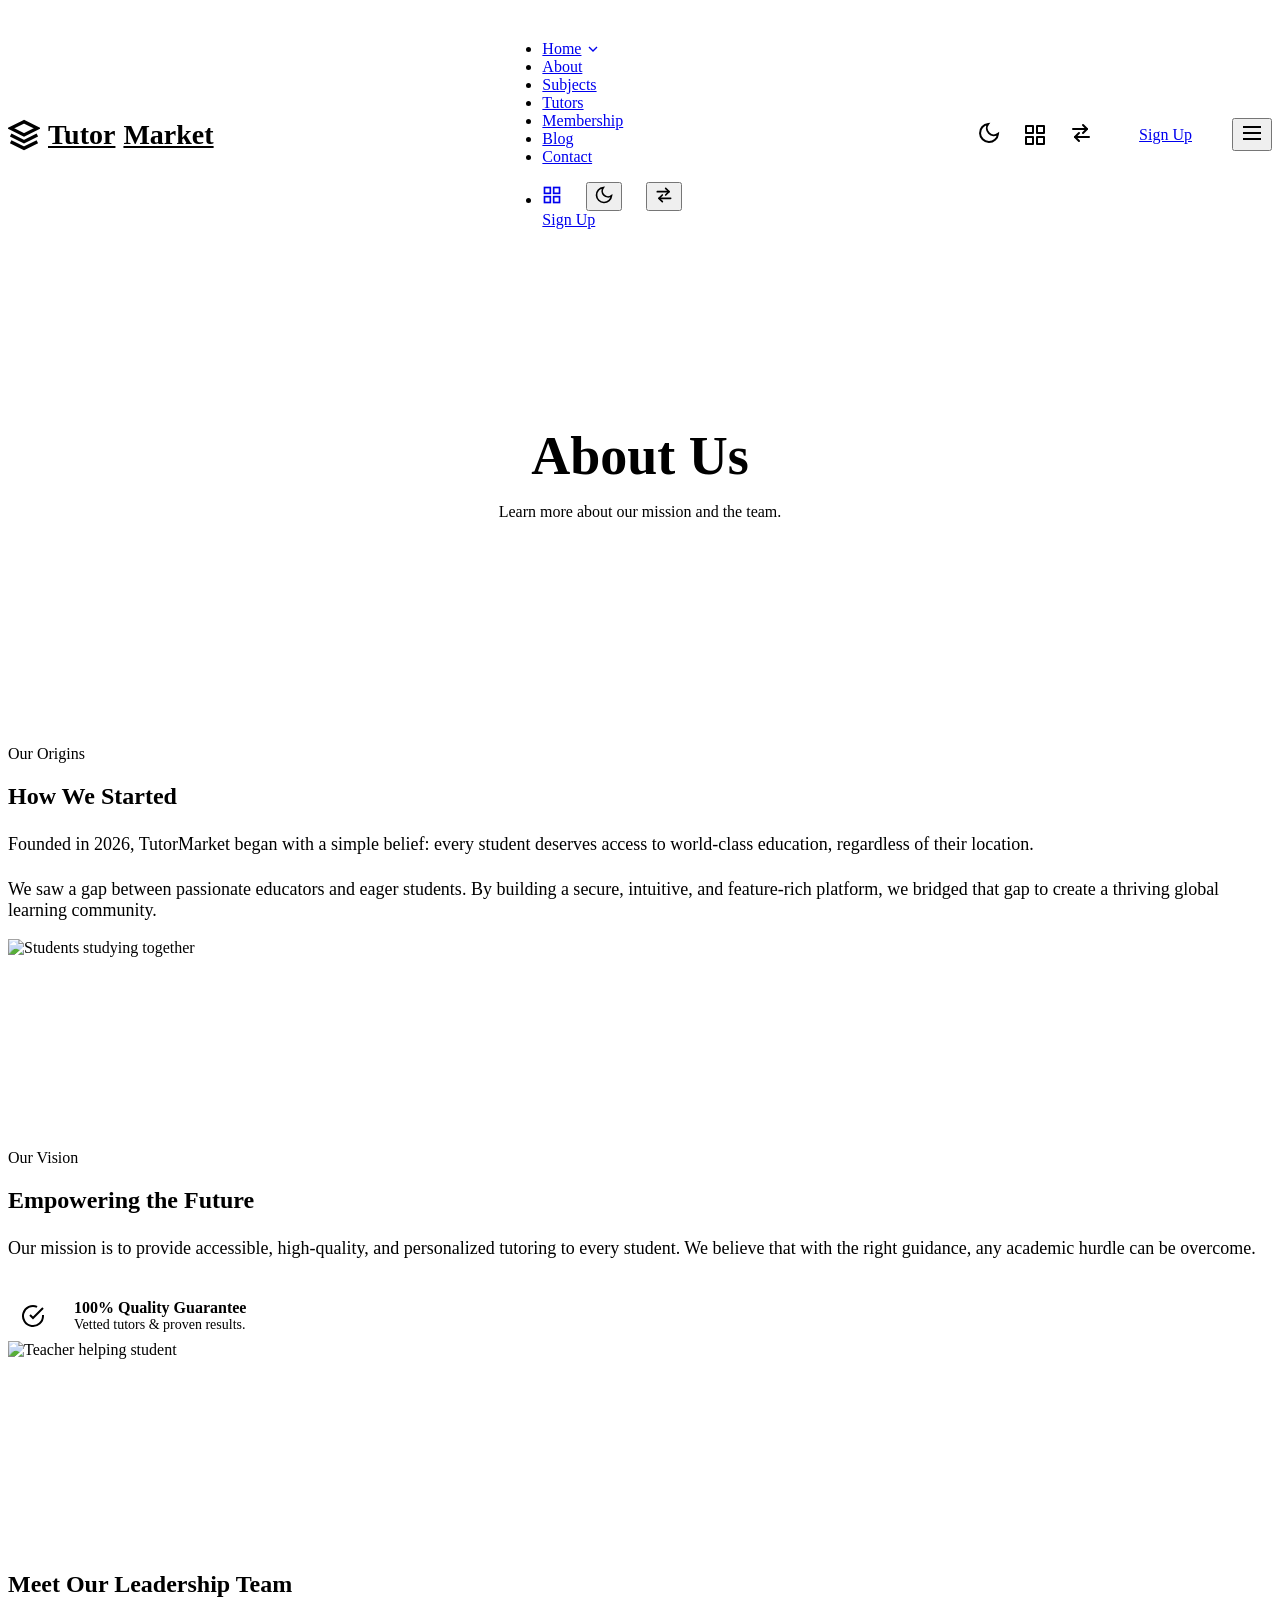
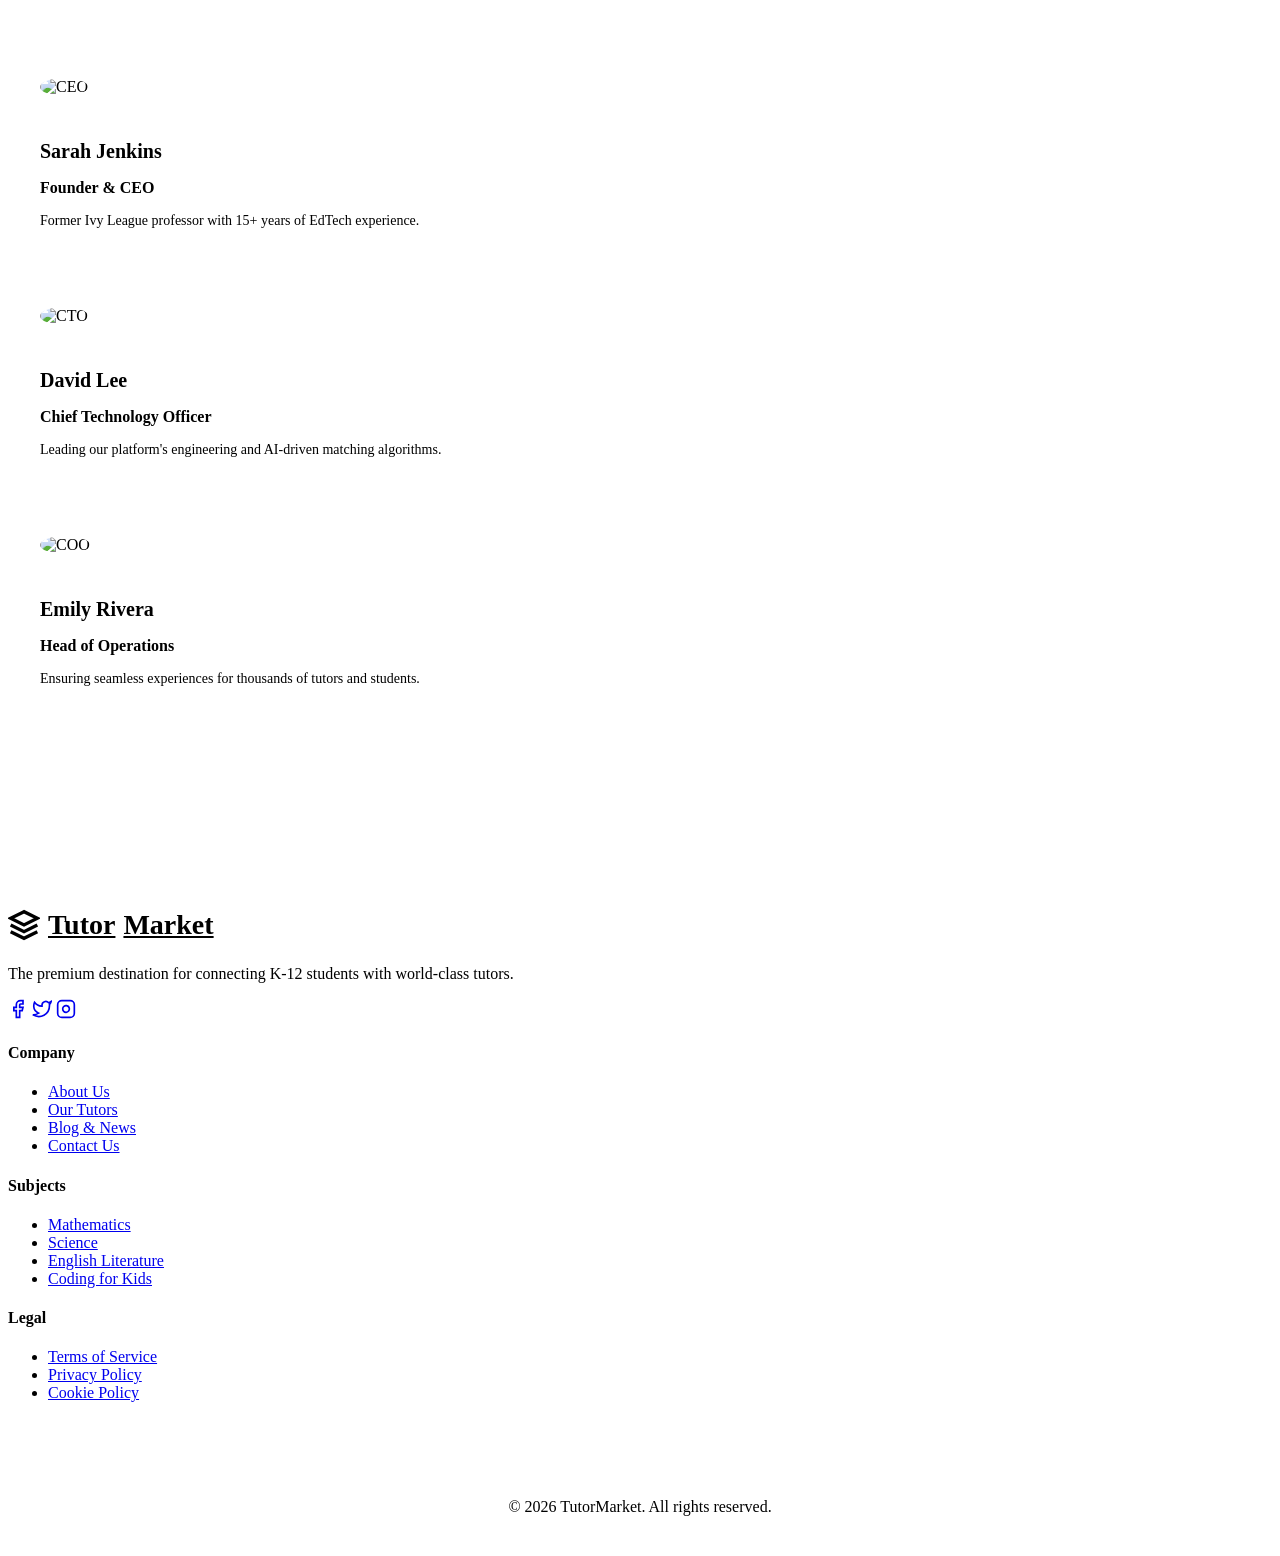
==== about.html @ 63f6b713 "commit" ====
<!DOCTYPE html>
<html lang="en">

<head>
    <meta charset="UTF-8">
    <meta name="viewport" content="width=device-width, initial-scale=1.0">
    <title>About Us - TutorMarket</title>
    <meta name="description" content="Learn about our company.">

    <!-- Favicon -->
    <link rel="icon" type="image/svg+xml" href="assets/images/favicon.svg">

    <!-- CSS -->
    <link rel="stylesheet" href="assets/css/style.css">
    <link rel="stylesheet" href="assets/css/dark-mode.css">
    <link rel="stylesheet" href="assets/css/rtl.css">
</head>

<body>
    <!-- NAVIGATION -->
    <nav class="navbar">
        <div class="container navbar-inner"
            style="display: flex; justify-content: space-between; align-items: center; padding: 1rem 0;">
            <div class="logo">
                <a href="index.html"
                    style="font-size: 1.75rem; font-weight: 800; color: var(--primary); display: flex; align-items: center; gap: 0.5rem;">
                    <svg viewBox="0 0 24 24" fill="none" stroke="currentColor" stroke-width="2.5"
                        style="width: 32px; height: 32px; color: var(--secondary);">
                        <path d="M12 2L2 7l10 5 10-5-10-5zM2 17l10 5 10-5M2 12l10 5 10-5"></path>
                    </svg>
                    Tutor<span style="color: var(--text-primary)">Market</span>
                </a>
            </div>

            <ul class="nav-links">
                <li class="dropdown" style="position: relative;">
                    <a href="javascript:void(0)" class="dropdown-toggle" style="display: flex; align-items: center; gap: 4px;">
                        Home <svg viewBox="0 0 24 24" fill="none" stroke="currentColor" stroke-width="2" style="width: 16px; height: 16px;"><polyline points="6 9 12 15 18 9"></polyline></svg>
                    </a>
                    <ul class="dropdown-menu" style="position: absolute; top: 100%; left: 0; background: var(--card-bg); border: 1px solid var(--border-color); border-radius: var(--radius-sm); padding: 0.5rem 0; min-width: 150px; display: none; flex-direction: column; gap: 0.5rem; box-shadow: var(--shadow-hover);">
                        <li><a href="index.html" style="display: block; padding: 0.5rem 1.5rem;">Home 1</a></li>
                        <li><a href="home-2.html" style="display: block; padding: 0.5rem 1.5rem;">Home 2</a></li>
                    </ul>
                </li>
                <li><a href="about.html" class="active">About</a></li>
                <li><a href="subjects.html">Subjects</a></li>
                <li><a href="tutors.html">Tutors</a></li>
                <li><a href="membership.html">Membership</a></li>
                <li><a href="blog.html">Blog</a></li>
                <li><a href="contact.html">Contact</a></li>
                
                
                
                <li class="mobile-action-row mobile-only" style="flex-direction: column; gap: 1rem; align-items: center; width: 100%; margin-top: 1rem;">
                    <div style="display: flex; gap: 1.5rem; justify-content: center; align-items: center; width: 100%;">
                        <a href="dashboard.html" class="btn-icon-only" aria-label="Dashboard">
                            <svg viewBox="0 0 24 24" fill="none" stroke="currentColor" stroke-width="2" style="width: 20px; height: 20px;"><rect x="3" y="3" width="7" height="7"></rect><rect x="14" y="3" width="7" height="7"></rect><rect x="14" y="14" width="7" height="7"></rect><rect x="3" y="14" width="7" height="7"></rect></svg>
                        </a>
                        <button class="btn-icon-only dark-mode-toggle" aria-label="Dark Mode">
                            <svg viewBox="0 0 24 24" fill="none" stroke="currentColor" stroke-width="2" style="width: 20px; height: 20px;"><path d="M21 12.79A9 9 0 1 1 11.21 3 7 7 0 0 0 21 12.79z"></path></svg>
                        </button>
                        <button class="btn-icon-only rtl-toggle" aria-label="Toggle RTL">
                            <svg viewBox="0 0 24 24" fill="none" stroke="currentColor" stroke-width="2" stroke-linecap="round" stroke-linejoin="round" style="width: 20px; height: 20px;">
                                <path d="M14 4l4 4-4 4"></path><path d="M18 8H4"></path><path d="M10 20l-4-4 4-4"></path><path d="M6 16h14"></path>
                            </svg>
                        </button>
                    </div>
                    <a href="register.html" class="btn btn-primary mobile-signup" style="width: 80%; text-align: center;">Sign Up</a>
                </li>
            </ul>

            <div class="nav-actions" style="display: flex; gap: 1rem; align-items: center;">
                <button id="darkModeToggle" class="btn-icon-only"
                    style="background: transparent; border: none; cursor: pointer; color: var(--text-primary);"
                    aria-label="Dark Mode">
                    <svg viewBox="0 0 24 24" fill="none" stroke="currentColor" stroke-width="2"
                        style="width: 24px; height: 24px;">
                        <path d="M21 12.79A9 9 0 1 1 11.21 3 7 7 0 0 0 21 12.79z"></path>
                    </svg>
                </button>
                <a href="dashboard.html" class="btn-icon-only"
                    style="background: transparent; border: none; cursor: pointer; color: var(--text-primary); display: flex; align-items: center; justify-content: center;"
                    aria-label="Dashboard">
                    <svg viewBox="0 0 24 24" fill="none" stroke="currentColor" stroke-width="2" stroke-linecap="round"
                        stroke-linejoin="round" style="width: 24px; height: 24px;">
                        <rect x="3" y="3" width="7" height="7"></rect>
                        <rect x="14" y="3" width="7" height="7"></rect>
                        <rect x="14" y="14" width="7" height="7"></rect>
                        <rect x="3" y="14" width="7" height="7"></rect>
                    </svg>
                </a>
                <button id="rtlToggle" class="btn-icon-only"
                    style="background: transparent; border: none; cursor: pointer; color: var(--text-primary);"
                    aria-label="Toggle RTL">
                    <svg viewBox="0 0 24 24" fill="none" stroke="currentColor" stroke-width="2" stroke-linecap="round"
                        stroke-linejoin="round"
                        style="width: 24px; height: 24px;">
                        <path d="M14 4l4 4-4 4"></path>
                        <path d="M18 8H4"></path>
                        <path d="M10 20l-4-4 4-4"></path>
                        <path d="M6 16h14"></path>
                    </svg>
                </button>
                <a href="register.html" class="btn btn-primary desktop-signup" style="padding: 0.6rem 1.5rem; font-size: 1rem;">Sign
                    Up</a>
                <button class="mobile-menu-btn" aria-label="Menu">
                    <svg viewBox="0 0 24 24" fill="none" stroke="currentColor" stroke-width="2" style="width: 24px; height: 24px;">
                        <line x1="3" y1="12" x2="21" y2="12"></line>
                        <line x1="3" y1="6" x2="21" y2="6"></line>
                        <line x1="3" y1="18" x2="21" y2="18"></line>
                    </svg>
                </button>
            </div>
        </div>
    </nav>

    <!-- SECTION 1: HERO -->
    <header class="hero section-alt" style="padding: 8rem 0; text-align: center;">
        <div class="container reveal">
            <h1 style="font-size: clamp(36px, 5vw, 54px); margin-bottom: 1rem;">About <span
                    class="text-gradient">Us</span></h1>
            <p style="max-width: 600px; margin: 0 auto;">Learn more about our mission and the team.</p>
        </div>
    </header>
    <!-- SECTION 2: STORY -->
    <section style="padding: 6rem 0;">
        <div class="container grid about-content-grid" style="grid-template-columns: 1fr 1fr; align-items: center; gap: 4rem;">
            <div class="reveal">
                <span class="section-subtitle">Our Origins</span>
                <h2 style="margin-bottom: 1.5rem;">How We Started</h2>
                <p style="font-size: 1.125rem; color: var(--text-secondary); margin-bottom: 1.5rem;">Founded in 2026,
                    TutorMarket began with a simple belief: every student deserves access to world-class education,
                    regardless of their location.</p>
                <p style="font-size: 1.125rem; color: var(--text-secondary);">We saw a gap between passionate educators
                    and eager students. By building a secure, intuitive, and feature-rich platform, we bridged that gap
                    to create a thriving global learning community.</p>
            </div>
            <div class="reveal">
                <img src="assets/images/abt-img.jpg" alt="Students studying together"
                    style="border-radius: var(--radius-lg); box-shadow: var(--shadow-lg);">
            </div>
        </div>
    </section>

    <!-- SECTION 3: MISSION -->
    <section class="section-alt" style="padding: 6rem 0;">
        <div class="container grid about-content-grid" style="grid-template-columns: 1fr 1fr; align-items: center; gap: 4rem;">
            <div class="reveal" style="order: 2;">
                <span class="section-subtitle">Our Vision</span>
                <h2 style="margin-bottom: 1.5rem;">Empowering the Future</h2>
                <p style="font-size: 1.125rem; color: var(--text-secondary); margin-bottom: 1.5rem;">Our mission is to
                    provide accessible, high-quality, and personalized tutoring to every student. We believe that with
                    the right guidance, any academic hurdle can be overcome.</p>
                <div style="display: flex; gap: 1rem; align-items: center; margin-top: 2rem;">
                    <div
                        style="width: 50px; height: 50px; border-radius: 50%; background: var(--secondary-light); color: var(--secondary); display: flex; align-items: center; justify-content: center;">
                        <svg width="24" height="24" viewBox="0 0 24 24" fill="none" stroke="currentColor"
                            stroke-width="2">
                            <path d="M22 11.08V12a10 10 0 1 1-5.93-9.14"></path>
                            <polyline points="22 4 12 14.01 9 11.01"></polyline>
                        </svg>
                    </div>
                    <div>
                        <h4 style="margin: 0;">100% Quality Guarantee</h4>
                        <p style="margin: 0; font-size: 0.875rem; color: var(--text-secondary);">Vetted tutors & proven
                            results.</p>
                    </div>
                </div>
            </div>
            <div class="reveal" style="order: 1;">
                <img src="assets/images/vision.jpg" alt="Teacher helping student"
                    style="border-radius: var(--radius-lg); box-shadow: var(--shadow-lg);">
            </div>
        </div>
    </section>

    <!-- SECTION 4: TEAM -->
    <section style="padding: 6rem 0;">
        <div class="container text-center">
            <h2 class="reveal" style="margin-bottom: 3rem;">Meet Our Leadership Team</h2>
            <div class="grid about-team-grid" style="grid-template-columns: repeat(3, 1fr); gap: 2rem;">
                <div class="card reveal" style="padding: 2rem;">
                    <img src="https://images.unsplash.com/photo-1573496359142-b8d87734a5a2?w=400&q=80" alt="CEO"
                        style="width: 150px; height: 150px; border-radius: 50%; object-fit: cover; margin: 0 auto 1.5rem; border: 4px solid var(--primary-light);">
                    <h3 style="font-size: 1.25rem; margin-bottom: 0.5rem;">Sarah Jenkins</h3>
                    <p style="color: var(--primary); font-weight: 600; margin-bottom: 1rem;">Founder & CEO</p>
                    <p style="font-size: 0.875rem;">Former Ivy League professor with 15+ years of EdTech experience.</p>
                </div>
                <div class="card reveal" style="padding: 2rem;">
                    <img src="https://images.unsplash.com/photo-1568602471122-7832951cc4c5?w=400&q=80" alt="CTO"
                        style="width: 150px; height: 150px; border-radius: 50%; object-fit: cover; margin: 0 auto 1.5rem; border: 4px solid var(--secondary-light);">
                    <h3 style="font-size: 1.25rem; margin-bottom: 0.5rem;">David Lee</h3>
                    <p style="color: var(--secondary); font-weight: 600; margin-bottom: 1rem;">Chief Technology Officer
                    </p>
                    <p style="font-size: 0.875rem;">Leading our platform's engineering and AI-driven matching
                        algorithms.</p>
                </div>
                <div class="card reveal" style="padding: 2rem;">
                    <img src="https://images.unsplash.com/photo-1573497019940-1c28c88b4f3e?w=400&q=80" alt="COO"
                        style="width: 150px; height: 150px; border-radius: 50%; object-fit: cover; margin: 0 auto 1.5rem; border: 4px solid var(--accent-1-light);">
                    <h3 style="font-size: 1.25rem; margin-bottom: 0.5rem;">Emily Rivera</h3>
                    <p style="color: var(--accent-1); font-weight: 600; margin-bottom: 1rem;">Head of Operations</p>
                    <p style="font-size: 0.875rem;">Ensuring seamless experiences for thousands of tutors and students.
                    </p>
                </div>
            </div>
        </div>
    </section>

    <!-- SECTION 5: FOOTER -->
    <!-- FOOTER -->
    <footer style="padding: 5rem 0 2rem; background: #FFF; border-top: 1px solid var(--border-color);">
        <div class="container footer-grid">
            <!-- Col 1 -->
            <div class="footer-col">
                <a href="index.html"
                    style="font-size: 1.75rem; font-weight: 800; color: var(--primary); display: flex; align-items: center; gap: 0.5rem; margin-bottom: 1.5rem;">
                    <svg viewBox="0 0 24 24" fill="none" stroke="currentColor" stroke-width="2.5"
                        style="width: 32px; height: 32px; color: var(--secondary);">
                        <path d="M12 2L2 7l10 5 10-5-10-5zM2 17l10 5 10-5M2 12l10 5 10-5"></path>
                    </svg>
                    Tutor<span style="color: var(--text-primary)">Market</span>
                </a>
                <p>The premium destination for connecting K-12 students with world-class tutors.</p>
                <div class="social-icons">
                    <a href="#" class="social-icon"><svg width="20" height="20" viewBox="0 0 24 24" fill="none"
                            stroke="currentColor" stroke-width="2">
                            <path d="M18 2h-3a5 5 0 0 0-5 5v3H7v4h3v8h4v-8h3l1-4h-4V7a1 1 0 0 1 1-1h3z"></path>
                        </svg></a>
                    <a href="#" class="social-icon"><svg width="20" height="20" viewBox="0 0 24 24" fill="none"
                            stroke="currentColor" stroke-width="2">
                            <path
                                d="M23 3a10.9 10.9 0 0 1-3.14 1.53 4.48 4.48 0 0 0-7.86 3v1A10.66 10.66 0 0 1 3 4s-4 9 5 13a11.64 11.64 0 0 1-7 2c9 5 20 0 20-11.5a4.5 4.5 0 0 0-.08-.83A7.72 7.72 0 0 0 23 3z">
                            </path>
                        </svg></a>
                    <a href="#" class="social-icon"><svg width="20" height="20" viewBox="0 0 24 24" fill="none"
                            stroke="currentColor" stroke-width="2">
                            <rect x="2" y="2" width="20" height="20" rx="5" ry="5"></rect>
                            <path d="M16 11.37A4 4 0 1 1 12.63 8 4 4 0 0 1 16 11.37z"></path>
                            <line x1="17.5" y1="6.5" x2="17.51" y2="6.5"></line>
                        </svg></a>
                </div>
            </div>
            <!-- Col 2 -->
            <div class="footer-col">
                <h4>Company</h4>
                <ul>
                    <li><a href="about.html">About Us</a></li>
                    <li><a href="tutors.html">Our Tutors</a></li>
                    <li><a href="blog.html">Blog & News</a></li>
                    <li><a href="contact.html">Contact Us</a></li>
                </ul>
            </div>
            <!-- Col 3 -->
            <div class="footer-col">
                <h4>Subjects</h4>
                <ul>
                    <li><a href="subjects.html">Mathematics</a></li>
                    <li><a href="subjects.html">Science</a></li>
                    <li><a href="subjects.html">English Literature</a></li>
                    <li><a href="subjects.html">Coding for Kids</a></li>
                </ul>
            </div>
            <!-- Col 4 -->
            <div class="footer-col">
                <h4>Legal</h4>
                <ul>
                    <li><a href="#">Terms of Service</a></li>
                    <li><a href="#">Privacy Policy</a></li>
                    <li><a href="#">Cookie Policy</a></li>
                </ul>
            </div>
        </div>
        <div class="container"
            style="text-align: center; margin-top: 4rem; padding-top: 2rem; border-top: 1px solid var(--border-color);">
            <p style="margin: 0;">&copy; 2026 TutorMarket. All rights reserved.</p>
        </div>
    </footer>

    <!-- JS -->
    <script src="assets/js/main.js"></script>
</body>

</html>
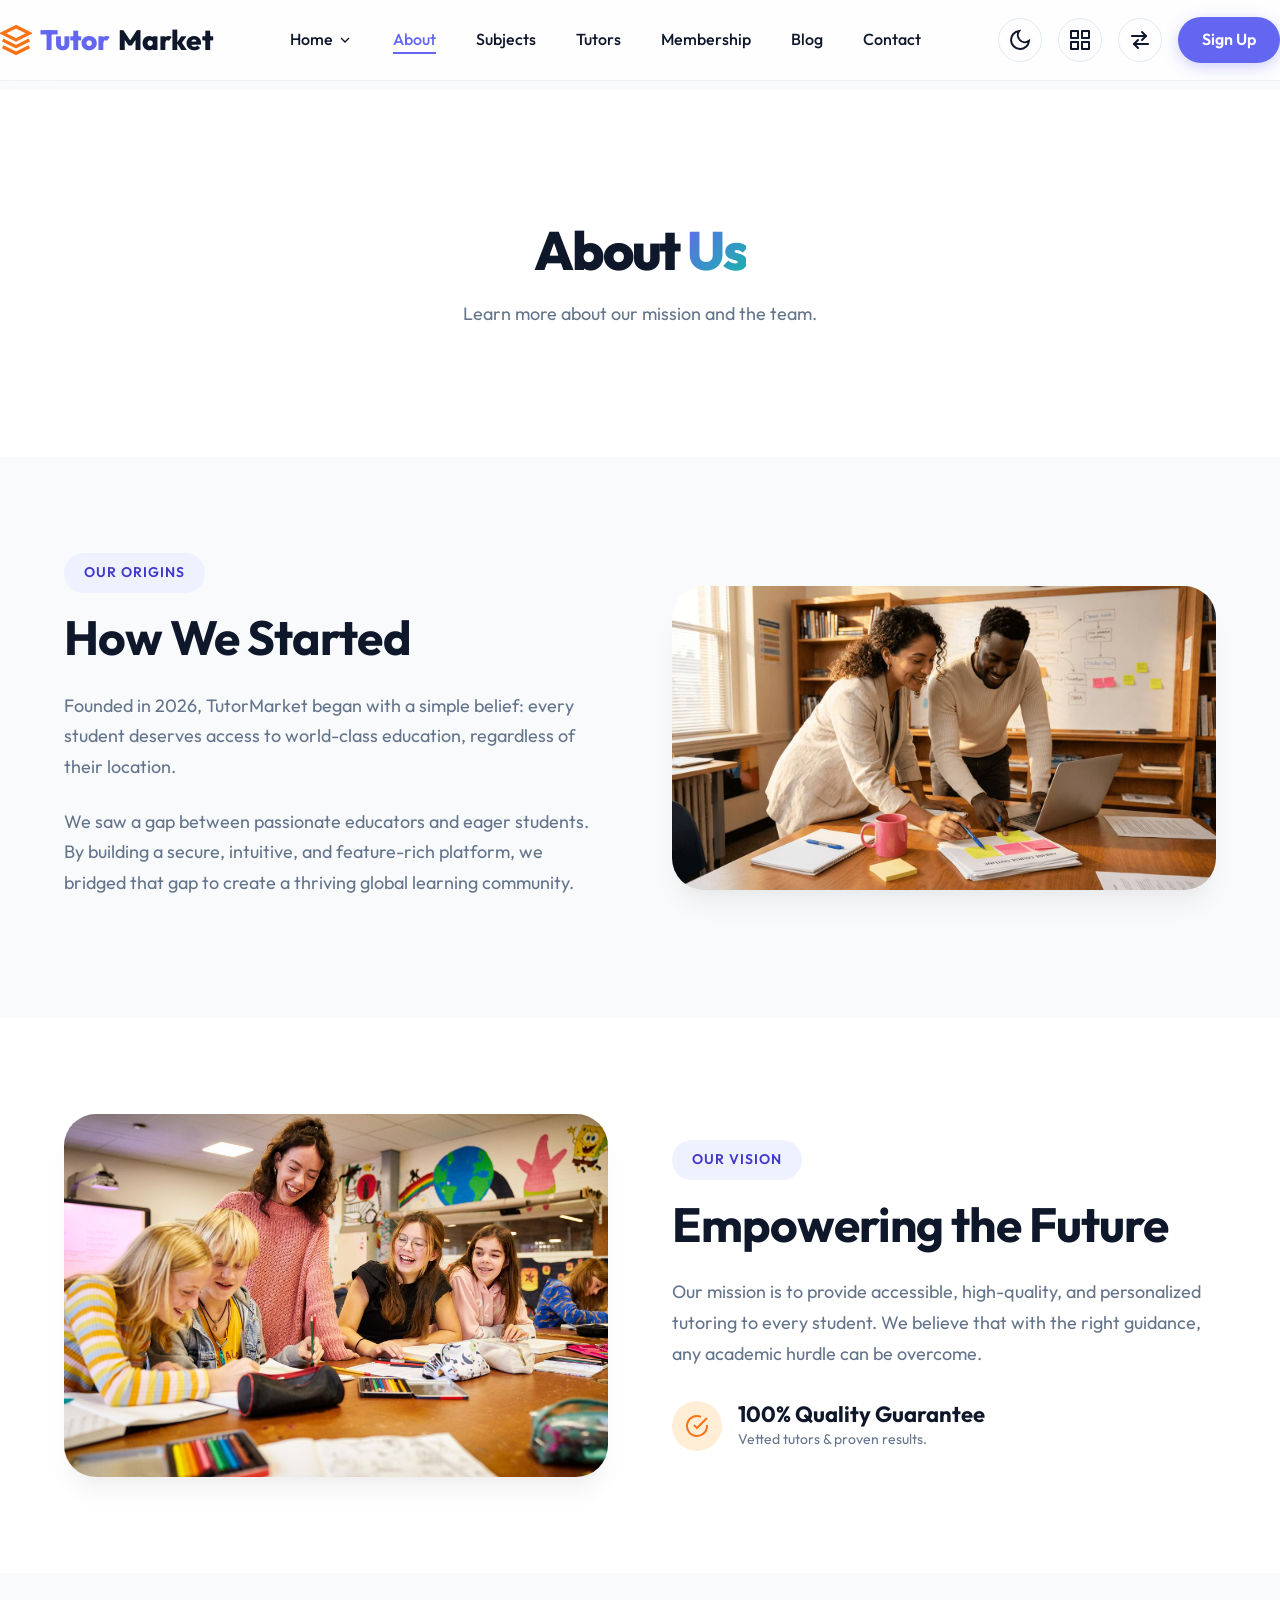
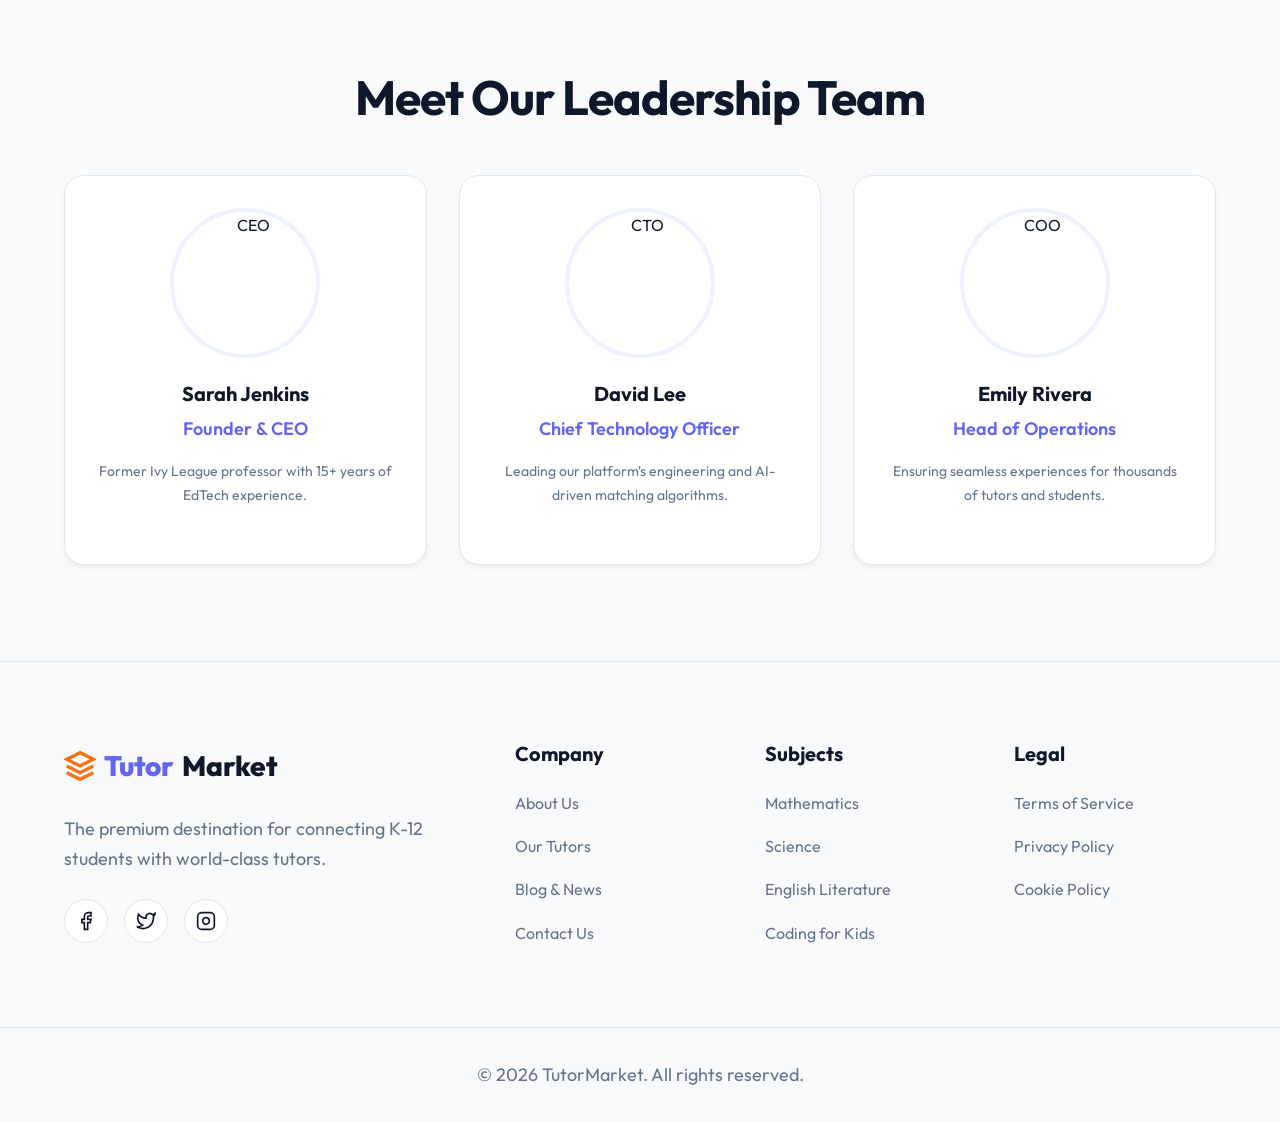
==== commit 6203a162: "corrections" ====
--- a/about.html
+++ b/about.html
@@ -1,284 +1,284 @@
-<!DOCTYPE html>
-<html lang="en">
-
-<head>
-    <meta charset="UTF-8">
-    <meta name="viewport" content="width=device-width, initial-scale=1.0">
-    <title>About Us - TutorMarket</title>
-    <meta name="description" content="Learn about our company.">
-
-    <!-- Favicon -->
-    <link rel="icon" type="image/svg+xml" href="assets/images/favicon.svg">
-
-    <!-- CSS -->
-    <link rel="stylesheet" href="assets/css/style.css">
-    <link rel="stylesheet" href="assets/css/dark-mode.css">
-    <link rel="stylesheet" href="assets/css/rtl.css">
-</head>
-
-<body>
-    <!-- NAVIGATION -->
-    <nav class="navbar">
-        <div class="container navbar-inner"
-            style="display: flex; justify-content: space-between; align-items: center; padding: 1rem 0;">
-            <div class="logo">
-                <a href="index.html"
-                    style="font-size: 1.75rem; font-weight: 800; color: var(--primary); display: flex; align-items: center; gap: 0.5rem;">
-                    <svg viewBox="0 0 24 24" fill="none" stroke="currentColor" stroke-width="2.5"
-                        style="width: 32px; height: 32px; color: var(--secondary);">
-                        <path d="M12 2L2 7l10 5 10-5-10-5zM2 17l10 5 10-5M2 12l10 5 10-5"></path>
-                    </svg>
-                    Tutor<span style="color: var(--text-primary)">Market</span>
-                </a>
-            </div>
-
-            <ul class="nav-links">
-                <li class="dropdown" style="position: relative;">
-                    <a href="javascript:void(0)" class="dropdown-toggle" style="display: flex; align-items: center; gap: 4px;">
-                        Home <svg viewBox="0 0 24 24" fill="none" stroke="currentColor" stroke-width="2" style="width: 16px; height: 16px;"><polyline points="6 9 12 15 18 9"></polyline></svg>
-                    </a>
-                    <ul class="dropdown-menu" style="position: absolute; top: 100%; left: 0; background: var(--card-bg); border: 1px solid var(--border-color); border-radius: var(--radius-sm); padding: 0.5rem 0; min-width: 150px; display: none; flex-direction: column; gap: 0.5rem; box-shadow: var(--shadow-hover);">
-                        <li><a href="index.html" style="display: block; padding: 0.5rem 1.5rem;">Home 1</a></li>
-                        <li><a href="home-2.html" style="display: block; padding: 0.5rem 1.5rem;">Home 2</a></li>
-                    </ul>
-                </li>
-                <li><a href="about.html" class="active">About</a></li>
-                <li><a href="subjects.html">Subjects</a></li>
-                <li><a href="tutors.html">Tutors</a></li>
-                <li><a href="membership.html">Membership</a></li>
-                <li><a href="blog.html">Blog</a></li>
-                <li><a href="contact.html">Contact</a></li>
-                
-                
-                
-                <li class="mobile-action-row mobile-only" style="flex-direction: column; gap: 1rem; align-items: center; width: 100%; margin-top: 1rem;">
-                    <div style="display: flex; gap: 1.5rem; justify-content: center; align-items: center; width: 100%;">
-                        <a href="dashboard.html" class="btn-icon-only" aria-label="Dashboard">
-                            <svg viewBox="0 0 24 24" fill="none" stroke="currentColor" stroke-width="2" style="width: 20px; height: 20px;"><rect x="3" y="3" width="7" height="7"></rect><rect x="14" y="3" width="7" height="7"></rect><rect x="14" y="14" width="7" height="7"></rect><rect x="3" y="14" width="7" height="7"></rect></svg>
-                        </a>
-                        <button class="btn-icon-only dark-mode-toggle" aria-label="Dark Mode">
-                            <svg viewBox="0 0 24 24" fill="none" stroke="currentColor" stroke-width="2" style="width: 20px; height: 20px;"><path d="M21 12.79A9 9 0 1 1 11.21 3 7 7 0 0 0 21 12.79z"></path></svg>
-                        </button>
-                        <button class="btn-icon-only rtl-toggle" aria-label="Toggle RTL">
-                            <svg viewBox="0 0 24 24" fill="none" stroke="currentColor" stroke-width="2" stroke-linecap="round" stroke-linejoin="round" style="width: 20px; height: 20px;">
-                                <path d="M14 4l4 4-4 4"></path><path d="M18 8H4"></path><path d="M10 20l-4-4 4-4"></path><path d="M6 16h14"></path>
-                            </svg>
-                        </button>
-                    </div>
-                    <a href="register.html" class="btn btn-primary mobile-signup" style="width: 80%; text-align: center;">Sign Up</a>
-                </li>
-            </ul>
-
-            <div class="nav-actions" style="display: flex; gap: 1rem; align-items: center;">
-                <button id="darkModeToggle" class="btn-icon-only"
-                    style="background: transparent; border: none; cursor: pointer; color: var(--text-primary);"
-                    aria-label="Dark Mode">
-                    <svg viewBox="0 0 24 24" fill="none" stroke="currentColor" stroke-width="2"
-                        style="width: 24px; height: 24px;">
-                        <path d="M21 12.79A9 9 0 1 1 11.21 3 7 7 0 0 0 21 12.79z"></path>
-                    </svg>
-                </button>
-                <a href="dashboard.html" class="btn-icon-only"
-                    style="background: transparent; border: none; cursor: pointer; color: var(--text-primary); display: flex; align-items: center; justify-content: center;"
-                    aria-label="Dashboard">
-                    <svg viewBox="0 0 24 24" fill="none" stroke="currentColor" stroke-width="2" stroke-linecap="round"
-                        stroke-linejoin="round" style="width: 24px; height: 24px;">
-                        <rect x="3" y="3" width="7" height="7"></rect>
-                        <rect x="14" y="3" width="7" height="7"></rect>
-                        <rect x="14" y="14" width="7" height="7"></rect>
-                        <rect x="3" y="14" width="7" height="7"></rect>
-                    </svg>
-                </a>
-                <button id="rtlToggle" class="btn-icon-only"
-                    style="background: transparent; border: none; cursor: pointer; color: var(--text-primary);"
-                    aria-label="Toggle RTL">
-                    <svg viewBox="0 0 24 24" fill="none" stroke="currentColor" stroke-width="2" stroke-linecap="round"
-                        stroke-linejoin="round"
-                        style="width: 24px; height: 24px;">
-                        <path d="M14 4l4 4-4 4"></path>
-                        <path d="M18 8H4"></path>
-                        <path d="M10 20l-4-4 4-4"></path>
-                        <path d="M6 16h14"></path>
-                    </svg>
-                </button>
-                <a href="register.html" class="btn btn-primary desktop-signup" style="padding: 0.6rem 1.5rem; font-size: 1rem;">Sign
-                    Up</a>
-                <button class="mobile-menu-btn" aria-label="Menu">
-                    <svg viewBox="0 0 24 24" fill="none" stroke="currentColor" stroke-width="2" style="width: 24px; height: 24px;">
-                        <line x1="3" y1="12" x2="21" y2="12"></line>
-                        <line x1="3" y1="6" x2="21" y2="6"></line>
-                        <line x1="3" y1="18" x2="21" y2="18"></line>
-                    </svg>
-                </button>
-            </div>
-        </div>
-    </nav>
-
-    <!-- SECTION 1: HERO -->
-    <header class="hero section-alt" style="padding: 8rem 0; text-align: center;">
-        <div class="container reveal">
-            <h1 style="font-size: clamp(36px, 5vw, 54px); margin-bottom: 1rem;">About <span
-                    class="text-gradient">Us</span></h1>
-            <p style="max-width: 600px; margin: 0 auto;">Learn more about our mission and the team.</p>
-        </div>
-    </header>
-    <!-- SECTION 2: STORY -->
-    <section style="padding: 6rem 0;">
-        <div class="container grid about-content-grid" style="grid-template-columns: 1fr 1fr; align-items: center; gap: 4rem;">
-            <div class="reveal">
-                <span class="section-subtitle">Our Origins</span>
-                <h2 style="margin-bottom: 1.5rem;">How We Started</h2>
-                <p style="font-size: 1.125rem; color: var(--text-secondary); margin-bottom: 1.5rem;">Founded in 2026,
-                    TutorMarket began with a simple belief: every student deserves access to world-class education,
-                    regardless of their location.</p>
-                <p style="font-size: 1.125rem; color: var(--text-secondary);">We saw a gap between passionate educators
-                    and eager students. By building a secure, intuitive, and feature-rich platform, we bridged that gap
-                    to create a thriving global learning community.</p>
-            </div>
-            <div class="reveal">
-                <img src="assets/images/abt-img.jpg" alt="Students studying together"
-                    style="border-radius: var(--radius-lg); box-shadow: var(--shadow-lg);">
-            </div>
-        </div>
-    </section>
-
-    <!-- SECTION 3: MISSION -->
-    <section class="section-alt" style="padding: 6rem 0;">
-        <div class="container grid about-content-grid" style="grid-template-columns: 1fr 1fr; align-items: center; gap: 4rem;">
-            <div class="reveal" style="order: 2;">
-                <span class="section-subtitle">Our Vision</span>
-                <h2 style="margin-bottom: 1.5rem;">Empowering the Future</h2>
-                <p style="font-size: 1.125rem; color: var(--text-secondary); margin-bottom: 1.5rem;">Our mission is to
-                    provide accessible, high-quality, and personalized tutoring to every student. We believe that with
-                    the right guidance, any academic hurdle can be overcome.</p>
-                <div style="display: flex; gap: 1rem; align-items: center; margin-top: 2rem;">
-                    <div
-                        style="width: 50px; height: 50px; border-radius: 50%; background: var(--secondary-light); color: var(--secondary); display: flex; align-items: center; justify-content: center;">
-                        <svg width="24" height="24" viewBox="0 0 24 24" fill="none" stroke="currentColor"
-                            stroke-width="2">
-                            <path d="M22 11.08V12a10 10 0 1 1-5.93-9.14"></path>
-                            <polyline points="22 4 12 14.01 9 11.01"></polyline>
-                        </svg>
-                    </div>
-                    <div>
-                        <h4 style="margin: 0;">100% Quality Guarantee</h4>
-                        <p style="margin: 0; font-size: 0.875rem; color: var(--text-secondary);">Vetted tutors & proven
-                            results.</p>
-                    </div>
-                </div>
-            </div>
-            <div class="reveal" style="order: 1;">
-                <img src="assets/images/vision.jpg" alt="Teacher helping student"
-                    style="border-radius: var(--radius-lg); box-shadow: var(--shadow-lg);">
-            </div>
-        </div>
-    </section>
-
-    <!-- SECTION 4: TEAM -->
-    <section style="padding: 6rem 0;">
-        <div class="container text-center">
-            <h2 class="reveal" style="margin-bottom: 3rem;">Meet Our Leadership Team</h2>
-            <div class="grid about-team-grid" style="grid-template-columns: repeat(3, 1fr); gap: 2rem;">
-                <div class="card reveal" style="padding: 2rem;">
-                    <img src="https://images.unsplash.com/photo-1573496359142-b8d87734a5a2?w=400&q=80" alt="CEO"
-                        style="width: 150px; height: 150px; border-radius: 50%; object-fit: cover; margin: 0 auto 1.5rem; border: 4px solid var(--primary-light);">
-                    <h3 style="font-size: 1.25rem; margin-bottom: 0.5rem;">Sarah Jenkins</h3>
-                    <p style="color: var(--primary); font-weight: 600; margin-bottom: 1rem;">Founder & CEO</p>
-                    <p style="font-size: 0.875rem;">Former Ivy League professor with 15+ years of EdTech experience.</p>
-                </div>
-                <div class="card reveal" style="padding: 2rem;">
-                    <img src="https://images.unsplash.com/photo-1568602471122-7832951cc4c5?w=400&q=80" alt="CTO"
-                        style="width: 150px; height: 150px; border-radius: 50%; object-fit: cover; margin: 0 auto 1.5rem; border: 4px solid var(--secondary-light);">
-                    <h3 style="font-size: 1.25rem; margin-bottom: 0.5rem;">David Lee</h3>
-                    <p style="color: var(--secondary); font-weight: 600; margin-bottom: 1rem;">Chief Technology Officer
-                    </p>
-                    <p style="font-size: 0.875rem;">Leading our platform's engineering and AI-driven matching
-                        algorithms.</p>
-                </div>
-                <div class="card reveal" style="padding: 2rem;">
-                    <img src="https://images.unsplash.com/photo-1573497019940-1c28c88b4f3e?w=400&q=80" alt="COO"
-                        style="width: 150px; height: 150px; border-radius: 50%; object-fit: cover; margin: 0 auto 1.5rem; border: 4px solid var(--accent-1-light);">
-                    <h3 style="font-size: 1.25rem; margin-bottom: 0.5rem;">Emily Rivera</h3>
-                    <p style="color: var(--accent-1); font-weight: 600; margin-bottom: 1rem;">Head of Operations</p>
-                    <p style="font-size: 0.875rem;">Ensuring seamless experiences for thousands of tutors and students.
-                    </p>
-                </div>
-            </div>
-        </div>
-    </section>
-
-    <!-- SECTION 5: FOOTER -->
-    <!-- FOOTER -->
-    <footer style="padding: 5rem 0 2rem; background: #FFF; border-top: 1px solid var(--border-color);">
-        <div class="container footer-grid">
-            <!-- Col 1 -->
-            <div class="footer-col">
-                <a href="index.html"
-                    style="font-size: 1.75rem; font-weight: 800; color: var(--primary); display: flex; align-items: center; gap: 0.5rem; margin-bottom: 1.5rem;">
-                    <svg viewBox="0 0 24 24" fill="none" stroke="currentColor" stroke-width="2.5"
-                        style="width: 32px; height: 32px; color: var(--secondary);">
-                        <path d="M12 2L2 7l10 5 10-5-10-5zM2 17l10 5 10-5M2 12l10 5 10-5"></path>
-                    </svg>
-                    Tutor<span style="color: var(--text-primary)">Market</span>
-                </a>
-                <p>The premium destination for connecting K-12 students with world-class tutors.</p>
-                <div class="social-icons">
-                    <a href="#" class="social-icon"><svg width="20" height="20" viewBox="0 0 24 24" fill="none"
-                            stroke="currentColor" stroke-width="2">
-                            <path d="M18 2h-3a5 5 0 0 0-5 5v3H7v4h3v8h4v-8h3l1-4h-4V7a1 1 0 0 1 1-1h3z"></path>
-                        </svg></a>
-                    <a href="#" class="social-icon"><svg width="20" height="20" viewBox="0 0 24 24" fill="none"
-                            stroke="currentColor" stroke-width="2">
-                            <path
-                                d="M23 3a10.9 10.9 0 0 1-3.14 1.53 4.48 4.48 0 0 0-7.86 3v1A10.66 10.66 0 0 1 3 4s-4 9 5 13a11.64 11.64 0 0 1-7 2c9 5 20 0 20-11.5a4.5 4.5 0 0 0-.08-.83A7.72 7.72 0 0 0 23 3z">
-                            </path>
-                        </svg></a>
-                    <a href="#" class="social-icon"><svg width="20" height="20" viewBox="0 0 24 24" fill="none"
-                            stroke="currentColor" stroke-width="2">
-                            <rect x="2" y="2" width="20" height="20" rx="5" ry="5"></rect>
-                            <path d="M16 11.37A4 4 0 1 1 12.63 8 4 4 0 0 1 16 11.37z"></path>
-                            <line x1="17.5" y1="6.5" x2="17.51" y2="6.5"></line>
-                        </svg></a>
-                </div>
-            </div>
-            <!-- Col 2 -->
-            <div class="footer-col">
-                <h4>Company</h4>
-                <ul>
-                    <li><a href="about.html">About Us</a></li>
-                    <li><a href="tutors.html">Our Tutors</a></li>
-                    <li><a href="blog.html">Blog & News</a></li>
-                    <li><a href="contact.html">Contact Us</a></li>
-                </ul>
-            </div>
-            <!-- Col 3 -->
-            <div class="footer-col">
-                <h4>Subjects</h4>
-                <ul>
-                    <li><a href="subjects.html">Mathematics</a></li>
-                    <li><a href="subjects.html">Science</a></li>
-                    <li><a href="subjects.html">English Literature</a></li>
-                    <li><a href="subjects.html">Coding for Kids</a></li>
-                </ul>
-            </div>
-            <!-- Col 4 -->
-            <div class="footer-col">
-                <h4>Legal</h4>
-                <ul>
-                    <li><a href="#">Terms of Service</a></li>
-                    <li><a href="#">Privacy Policy</a></li>
-                    <li><a href="#">Cookie Policy</a></li>
-                </ul>
-            </div>
-        </div>
-        <div class="container"
-            style="text-align: center; margin-top: 4rem; padding-top: 2rem; border-top: 1px solid var(--border-color);">
-            <p style="margin: 0;">&copy; 2026 TutorMarket. All rights reserved.</p>
-        </div>
-    </footer>
-
-    <!-- JS -->
-    <script src="assets/js/main.js"></script>
-</body>
-
+﻿<!DOCTYPE html>
+<html lang="en">
+
+<head>
+    <meta charset="UTF-8">
+    <meta name="viewport" content="width=device-width, initial-scale=1.0">
+    <title>About Us - TutorMarket</title>
+    <meta name="description" content="Learn about our company.">
+
+    <!-- Favicon -->
+    <link rel="icon" type="image/svg+xml" href="assets/images/favicon.svg">
+
+    <!-- CSS -->
+    <link rel="stylesheet" href="assets/css/style.css">
+    <link rel="stylesheet" href="assets/css/dark-mode.css">
+    <link rel="stylesheet" href="assets/css/rtl.css">
+</head>
+
+<body>
+    <!-- NAVIGATION -->
+    <nav class="navbar">
+        <div class="container navbar-inner"
+            style="display: flex; justify-content: space-between; align-items: center; padding: 1rem 0;">
+            <div class="logo">
+                <a href="index.html"
+                    style="font-size: 1.75rem; font-weight: 800; color: var(--primary); display: flex; align-items: center; gap: 0.5rem;">
+                    <svg viewBox="0 0 24 24" fill="none" stroke="currentColor" stroke-width="2.5"
+                        style="width: 32px; height: 32px; color: var(--secondary);">
+                        <path d="M12 2L2 7l10 5 10-5-10-5zM2 17l10 5 10-5M2 12l10 5 10-5"></path>
+                    </svg>
+                    Tutor<span style="color: var(--text-primary)">Market</span>
+                </a>
+            </div>
+
+            <ul class="nav-links">
+                <li class="dropdown" style="position: relative;">
+                    <a href="javascript:void(0)" class="dropdown-toggle" style="display: flex; align-items: center; gap: 4px;">
+                        Home <svg viewBox="0 0 24 24" fill="none" stroke="currentColor" stroke-width="2" style="width: 16px; height: 16px;"><polyline points="6 9 12 15 18 9"></polyline></svg>
+                    </a>
+                    <ul class="dropdown-menu" style="position: absolute; top: 100%; left: 0; background: var(--card-bg); border: 1px solid var(--border-color); border-radius: var(--radius-sm); padding: 0.5rem 0; min-width: 150px; display: none; flex-direction: column; gap: 0.5rem; box-shadow: var(--shadow-hover);">
+                        <li><a href="index.html" style="display: block; padding: 0.5rem 1.5rem;">Home 1</a></li>
+                        <li><a href="home-2.html" style="display: block; padding: 0.5rem 1.5rem;">Home 2</a></li>
+                    </ul>
+                </li>
+                <li><a href="about.html" class="active">About</a></li>
+                <li><a href="subjects.html">Subjects</a></li>
+                <li><a href="tutors.html">Tutors</a></li>
+                <li><a href="membership.html">Membership</a></li>
+                <li><a href="blog.html">Blog</a></li>
+                <li><a href="contact.html">Contact</a></li>
+                
+                
+                
+                <li class="mobile-action-row mobile-only" style="flex-direction: column; gap: 1rem; align-items: center; width: 100%; margin-top: 1rem;">
+                    <div style="display: flex; gap: 1.5rem; justify-content: center; align-items: center; width: 100%;">
+                        <a href="dashboard.html" class="btn-icon-only" aria-label="Dashboard">
+                            <svg viewBox="0 0 24 24" fill="none" stroke="currentColor" stroke-width="2" style="width: 20px; height: 20px;"><rect x="3" y="3" width="7" height="7"></rect><rect x="14" y="3" width="7" height="7"></rect><rect x="14" y="14" width="7" height="7"></rect><rect x="3" y="14" width="7" height="7"></rect></svg>
+                        </a>
+                        <button class="btn-icon-only dark-mode-toggle" aria-label="Dark Mode">
+                            <svg viewBox="0 0 24 24" fill="none" stroke="currentColor" stroke-width="2" style="width: 20px; height: 20px;"><path d="M21 12.79A9 9 0 1 1 11.21 3 7 7 0 0 0 21 12.79z"></path></svg>
+                        </button>
+                        <button class="btn-icon-only rtl-toggle" aria-label="Toggle RTL">
+                            <svg viewBox="0 0 24 24" fill="none" stroke="currentColor" stroke-width="2" stroke-linecap="round" stroke-linejoin="round" style="width: 20px; height: 20px;">
+                                <path d="M14 4l4 4-4 4"></path><path d="M18 8H4"></path><path d="M10 20l-4-4 4-4"></path><path d="M6 16h14"></path>
+                            </svg>
+                        </button>
+                    </div>
+                    <a href="register.html" class="btn btn-primary mobile-signup" style="width: 80%; text-align: center;">Sign Up</a>
+                </li>
+            </ul>
+
+            <div class="nav-actions" style="display: flex; gap: 1rem; align-items: center;">
+                <button id="darkModeToggle" class="btn-icon-only"
+                    style="background: transparent; border: none; cursor: pointer; color: var(--text-primary);"
+                    aria-label="Dark Mode">
+                    <svg viewBox="0 0 24 24" fill="none" stroke="currentColor" stroke-width="2"
+                        style="width: 24px; height: 24px;">
+                        <path d="M21 12.79A9 9 0 1 1 11.21 3 7 7 0 0 0 21 12.79z"></path>
+                    </svg>
+                </button>
+                <a href="dashboard.html" class="btn-icon-only"
+                    style="background: transparent; border: none; cursor: pointer; color: var(--text-primary); display: flex; align-items: center; justify-content: center;"
+                    aria-label="Dashboard">
+                    <svg viewBox="0 0 24 24" fill="none" stroke="currentColor" stroke-width="2" stroke-linecap="round"
+                        stroke-linejoin="round" style="width: 24px; height: 24px;">
+                        <rect x="3" y="3" width="7" height="7"></rect>
+                        <rect x="14" y="3" width="7" height="7"></rect>
+                        <rect x="14" y="14" width="7" height="7"></rect>
+                        <rect x="3" y="14" width="7" height="7"></rect>
+                    </svg>
+                </a>
+                <button id="rtlToggle" class="btn-icon-only"
+                    style="background: transparent; border: none; cursor: pointer; color: var(--text-primary);"
+                    aria-label="Toggle RTL">
+                    <svg viewBox="0 0 24 24" fill="none" stroke="currentColor" stroke-width="2" stroke-linecap="round"
+                        stroke-linejoin="round"
+                        style="width: 24px; height: 24px;">
+                        <path d="M14 4l4 4-4 4"></path>
+                        <path d="M18 8H4"></path>
+                        <path d="M10 20l-4-4 4-4"></path>
+                        <path d="M6 16h14"></path>
+                    </svg>
+                </button>
+                <a href="register.html" class="btn btn-primary desktop-signup" style="padding: 0.6rem 1.5rem; font-size: 1rem;">Sign
+                    Up</a>
+                <button class="mobile-menu-btn" aria-label="Menu">
+                    <svg viewBox="0 0 24 24" fill="none" stroke="currentColor" stroke-width="2" style="width: 24px; height: 24px;">
+                        <line x1="3" y1="12" x2="21" y2="12"></line>
+                        <line x1="3" y1="6" x2="21" y2="6"></line>
+                        <line x1="3" y1="18" x2="21" y2="18"></line>
+                    </svg>
+                </button>
+            </div>
+        </div>
+    </nav>
+
+    <!-- SECTION 1: HERO -->
+    <header class="hero section-alt" style="padding: 8rem 0; text-align: center;">
+        <div class="container reveal">
+            <h1 style="font-size: clamp(36px, 5vw, 54px); margin-bottom: 1rem;">About <span
+                    class="text-gradient">Us</span></h1>
+            <p style="max-width: 600px; margin: 0 auto;">Learn more about our mission and the team.</p>
+        </div>
+    </header>
+    <!-- SECTION 2: STORY -->
+    <section style="padding: 6rem 0;">
+        <div class="container grid about-content-grid" style="grid-template-columns: 1fr 1fr; align-items: center; gap: 4rem;">
+            <div class="reveal">
+                <span class="section-subtitle">Our Origins</span>
+                <h2 style="margin-bottom: 1.5rem;">How We Started</h2>
+                <p style="font-size: 1.125rem; color: var(--text-secondary); margin-bottom: 1.5rem;">Founded in 2026,
+                    TutorMarket began with a simple belief: every student deserves access to world-class education,
+                    regardless of their location.</p>
+                <p style="font-size: 1.125rem; color: var(--text-secondary);">We saw a gap between passionate educators
+                    and eager students. By building a secure, intuitive, and feature-rich platform, we bridged that gap
+                    to create a thriving global learning community.</p>
+            </div>
+            <div class="reveal">
+                <img src="assets/images/abt-img.jpg" alt="Students studying together"
+                    style="border-radius: var(--radius-lg); box-shadow: var(--shadow-lg);">
+            </div>
+        </div>
+    </section>
+
+    <!-- SECTION 3: MISSION -->
+    <section class="section-alt" style="padding: 6rem 0;">
+        <div class="container grid about-content-grid" style="grid-template-columns: 1fr 1fr; align-items: center; gap: 4rem;">
+            <div class="reveal" style="order: 2;">
+                <span class="section-subtitle">Our Vision</span>
+                <h2 style="margin-bottom: 1.5rem;">Empowering the Future</h2>
+                <p style="font-size: 1.125rem; color: var(--text-secondary); margin-bottom: 1.5rem;">Our mission is to
+                    provide accessible, high-quality, and personalized tutoring to every student. We believe that with
+                    the right guidance, any academic hurdle can be overcome.</p>
+                <div style="display: flex; gap: 1rem; align-items: center; margin-top: 2rem;">
+                    <div
+                        style="width: 50px; height: 50px; border-radius: 50%; background: var(--secondary-light); color: var(--secondary); display: flex; align-items: center; justify-content: center;">
+                        <svg width="24" height="24" viewBox="0 0 24 24" fill="none" stroke="currentColor"
+                            stroke-width="2">
+                            <path d="M22 11.08V12a10 10 0 1 1-5.93-9.14"></path>
+                            <polyline points="22 4 12 14.01 9 11.01"></polyline>
+                        </svg>
+                    </div>
+                    <div>
+                        <h4 style="margin: 0;">100% Quality Guarantee</h4>
+                        <p style="margin: 0; font-size: 0.875rem; color: var(--text-secondary);">Vetted tutors & proven
+                            results.</p>
+                    </div>
+                </div>
+            </div>
+            <div class="reveal" style="order: 1;">
+                <img src="assets/images/vision.jpg" alt="Teacher helping student"
+                    style="border-radius: var(--radius-lg); box-shadow: var(--shadow-lg);">
+            </div>
+        </div>
+    </section>
+
+    <!-- SECTION 4: TEAM -->
+    <section style="padding: 6rem 0;">
+        <div class="container text-center">
+            <h2 class="reveal" style="margin-bottom: 3rem;">Meet Our Leadership Team</h2>
+            <div class="grid about-team-grid" style="grid-template-columns: repeat(3, 1fr); gap: 2rem;">
+                <div class="card reveal" style="padding: 2rem;">
+                    <img src="https://images.unsplash.com/photo-1573496359142-b8d87734a5a2?w=400&q=80" alt="CEO"
+                        style="width: 150px; height: 150px; border-radius: 50%; object-fit: cover; margin: 0 auto 1.5rem; border: 4px solid var(--primary-light);">
+                    <h3 style="font-size: 1.25rem; margin-bottom: 0.5rem;">Sarah Jenkins</h3>
+                    <p style="color: var(--primary); font-weight: 600; margin-bottom: 1rem;">Founder & CEO</p>
+                    <p style="font-size: 0.875rem;">Former Ivy League professor with 15+ years of EdTech experience.</p>
+                </div>
+                <div class="card reveal" style="padding: 2rem;">
+                    <img src="https://images.unsplash.com/photo-1568602471122-7832951cc4c5?w=400&q=80" alt="CTO"
+                        style="width: 150px; height: 150px; border-radius: 50%; object-fit: cover; margin: 0 auto 1.5rem; border: 4px solid var(--primary-light);">
+                    <h3 style="font-size: 1.25rem; margin-bottom: 0.5rem;">David Lee</h3>
+                    <p style="color: var(--primary); font-weight: 600; margin-bottom: 1rem;">Chief Technology Officer
+                    </p>
+                    <p style="font-size: 0.875rem;">Leading our platform's engineering and AI-driven matching
+                        algorithms.</p>
+                </div>
+                <div class="card reveal" style="padding: 2rem;">
+                    <img src="https://images.unsplash.com/photo-1573497019940-1c28c88b4f3e?w=400&q=80" alt="COO"
+                        style="width: 150px; height: 150px; border-radius: 50%; object-fit: cover; margin: 0 auto 1.5rem; border: 4px solid var(--primary-light);">
+                    <h3 style="font-size: 1.25rem; margin-bottom: 0.5rem;">Emily Rivera</h3>
+                    <p style="color: var(--primary); font-weight: 600; margin-bottom: 1rem;">Head of Operations</p>
+                    <p style="font-size: 0.875rem;">Ensuring seamless experiences for thousands of tutors and students.
+                    </p>
+                </div>
+            </div>
+        </div>
+    </section>
+
+    <!-- SECTION 5: FOOTER -->
+    <!-- FOOTER -->
+    <footer style="padding: 5rem 0 2rem; background: var(--bg-color); border-top: 1px solid var(--border-color);">
+        <div class="container footer-grid">
+            <!-- Col 1 -->
+            <div class="footer-col">
+                <a href="index.html"
+                    style="font-size: 1.75rem; font-weight: 800; color: var(--primary); display: flex; align-items: center; gap: 0.5rem; margin-bottom: 1.5rem;">
+                    <svg viewBox="0 0 24 24" fill="none" stroke="currentColor" stroke-width="2.5"
+                        style="width: 32px; height: 32px; color: var(--secondary);">
+                        <path d="M12 2L2 7l10 5 10-5-10-5zM2 17l10 5 10-5M2 12l10 5 10-5"></path>
+                    </svg>
+                    Tutor<span style="color: var(--text-primary)">Market</span>
+                </a>
+                <p>The premium destination for connecting K-12 students with world-class tutors.</p>
+                <div class="social-icons">
+                    <a href="#" class="social-icon"><svg width="20" height="20" viewBox="0 0 24 24" fill="none"
+                            stroke="currentColor" stroke-width="2">
+                            <path d="M18 2h-3a5 5 0 0 0-5 5v3H7v4h3v8h4v-8h3l1-4h-4V7a1 1 0 0 1 1-1h3z"></path>
+                        </svg></a>
+                    <a href="#" class="social-icon"><svg width="20" height="20" viewBox="0 0 24 24" fill="none"
+                            stroke="currentColor" stroke-width="2">
+                            <path
+                                d="M23 3a10.9 10.9 0 0 1-3.14 1.53 4.48 4.48 0 0 0-7.86 3v1A10.66 10.66 0 0 1 3 4s-4 9 5 13a11.64 11.64 0 0 1-7 2c9 5 20 0 20-11.5a4.5 4.5 0 0 0-.08-.83A7.72 7.72 0 0 0 23 3z">
+                            </path>
+                        </svg></a>
+                    <a href="#" class="social-icon"><svg width="20" height="20" viewBox="0 0 24 24" fill="none"
+                            stroke="currentColor" stroke-width="2">
+                            <rect x="2" y="2" width="20" height="20" rx="5" ry="5"></rect>
+                            <path d="M16 11.37A4 4 0 1 1 12.63 8 4 4 0 0 1 16 11.37z"></path>
+                            <line x1="17.5" y1="6.5" x2="17.51" y2="6.5"></line>
+                        </svg></a>
+                </div>
+            </div>
+            <!-- Col 2 -->
+            <div class="footer-col">
+                <h4>Company</h4>
+                <ul>
+                    <li><a href="about.html">About Us</a></li>
+                    <li><a href="tutors.html">Our Tutors</a></li>
+                    <li><a href="blog.html">Blog & News</a></li>
+                    <li><a href="contact.html">Contact Us</a></li>
+                </ul>
+            </div>
+            <!-- Col 3 -->
+            <div class="footer-col">
+                <h4>Subjects</h4>
+                <ul>
+                    <li><a href="subjects.html">Mathematics</a></li>
+                    <li><a href="subjects.html">Science</a></li>
+                    <li><a href="subjects.html">English Literature</a></li>
+                    <li><a href="subjects.html">Coding for Kids</a></li>
+                </ul>
+            </div>
+            <!-- Col 4 -->
+            <div class="footer-col">
+                <h4>Legal</h4>
+                <ul>
+                    <li><a href="#">Terms of Service</a></li>
+                    <li><a href="#">Privacy Policy</a></li>
+                    <li><a href="#">Cookie Policy</a></li>
+                </ul>
+            </div>
+        </div>
+        <div class="container"
+            style="text-align: center; margin-top: 4rem; padding-top: 2rem; border-top: 1px solid var(--border-color);">
+            <p style="margin: 0;">&copy; 2026 TutorMarket. All rights reserved.</p>
+        </div>
+    </footer>
+
+    <!-- JS -->
+    <script src="assets/js/main.js"></script>
+</body>
+
 </html>
--- a/assets/css/style.css
+++ b/assets/css/style.css
@@ -0,0 +1,1165 @@
+@import url('https://fonts.googleapis.com/css2?family=Outfit:wght@400;500;600;700;800&display=swap');
+
+:root {
+    /* Premium Color System */
+    --primary: #6366F1;
+    /* Indigo */
+    --primary-light: #EEF2FF;
+    --primary-dark: #4338CA;
+    --secondary: #F97316;
+    /* Vibrant Orange */
+    --secondary-light: #FFEDD5;
+    --accent-1: #14B8A6;
+    /* Teal */
+    --accent-1-light: #CCFBF1;
+    --accent-2: #EC4899;
+    /* Pink */
+    --accent-2-light: #FCE7F3;
+
+    --bg-color: #F8FAFC;
+    --bg-alt: #FFFFFF;
+    --card-bg: #FFFFFF;
+
+    --text-primary: #0F172A;
+    --text-secondary: #64748B;
+    --text-light: #94A3B8;
+
+    --border-color: #E2E8F0;
+    --border-light: rgba(255, 255, 255, 0.4);
+
+    /* Premium Shadows */
+    --shadow-sm: 0 4px 6px -1px rgba(0, 0, 0, 0.05), 0 2px 4px -1px rgba(0, 0, 0, 0.03);
+    --shadow-md: 0 10px 15px -3px rgba(0, 0, 0, 0.05), 0 4px 6px -2px rgba(0, 0, 0, 0.03);
+    --shadow-lg: 0 20px 25px -5px rgba(0, 0, 0, 0.05), 0 10px 10px -5px rgba(0, 0, 0, 0.02);
+    --shadow-hover: 0 25px 35px -5px rgba(99, 102, 241, 0.15);
+
+    --glass-bg: rgba(255, 255, 255, 0.9);
+
+    /* Typography */
+    --font-main: 'Outfit', sans-serif;
+
+    /* Layout */
+    --radius-sm: 12px;
+    --radius-md: 20px;
+    --radius-lg: 32px;
+    --radius-pill: 100px;
+    --container-width: 1280px;
+
+    /* Motion */
+    --transition-fast: 0.2s cubic-bezier(0.4, 0, 0.2, 1);
+    --transition-normal: 0.3s cubic-bezier(0.4, 0, 0.2, 1);
+    --transition-slow: 0.6s cubic-bezier(0.4, 0, 0.2, 1);
+}
+
+/* =========================================
+   RESET & BASE
+========================================= */
+* {
+    margin: 0;
+    padding: 0;
+    box-sizing: border-box;
+}
+
+html {
+    scroll-behavior: smooth;
+}
+
+body {
+    font-family: var(--font-main);
+    background-color: var(--bg-color);
+    color: var(--text-primary);
+    line-height: 1.7;
+    -webkit-font-smoothing: antialiased;
+    overflow-x: hidden;
+    padding-top: 90px;
+}
+
+a {
+    text-decoration: none;
+    color: inherit;
+    transition: var(--transition-normal);
+}
+
+ul {
+    list-style: none;
+}
+
+img {
+    max-width: 100%;
+    display: block;
+}
+
+.container {
+    max-width: var(--container-width);
+    margin: 0 auto;
+    padding-left: max(1.25rem, calc(5% + env(safe-area-inset-left, 0px)));
+    padding-right: max(1.25rem, calc(5% + env(safe-area-inset-right, 0px)));
+    position: relative;
+}
+
+/* =========================================
+   TYPOGRAPHY
+========================================= */
+h1,
+h2,
+h3,
+h4,
+h5,
+h6 {
+    font-weight: 700;
+    line-height: 1.2;
+    color: var(--text-primary);
+    margin-bottom: 1rem;
+}
+
+h1 {
+    font-size: clamp(42px, 5vw, 68px);
+    letter-spacing: -0.04em;
+    font-weight: 800;
+}
+
+h2 {
+    font-size: clamp(32px, 4vw, 48px);
+    letter-spacing: -0.02em;
+}
+
+h3 {
+    font-size: clamp(24px, 3vw, 32px);
+}
+
+h4 {
+    font-size: clamp(18px, 2vw, 22px);
+}
+
+p {
+    font-size: 1.125rem;
+    color: var(--text-secondary);
+    margin-bottom: 1.5rem;
+    font-weight: 400;
+}
+
+.text-gradient {
+    background: linear-gradient(135deg, var(--primary) 0%, var(--accent-1) 100%);
+    -webkit-text-fill-color: transparent;
+    background-clip: text;
+}
+
+.text-gradient-alt {
+    background: linear-gradient(135deg, var(--secondary) 0%, var(--accent-2) 100%);
+    -webkit-text-fill-color: transparent;
+    background-clip: text;
+}
+
+.section-subtitle {
+    display: inline-block;
+    padding: 0.5rem 1.25rem;
+    background: var(--primary-light);
+    color: var(--primary-dark);
+    border-radius: var(--radius-pill);
+    font-weight: 600;
+    font-size: 0.875rem;
+    letter-spacing: 1px;
+    text-transform: uppercase;
+    margin-bottom: 1rem;
+}
+
+/* =========================================
+   BUTTONS
+========================================= */
+.btn {
+    display: inline-flex;
+    align-items: center;
+    justify-content: center;
+    padding: 1rem 2.25rem;
+    border-radius: var(--radius-pill);
+    font-weight: 600;
+    font-size: 1.05rem;
+    cursor: pointer;
+    transition: var(--transition-normal);
+    border: none;
+    outline: none;
+    gap: 0.75rem;
+    position: relative;
+    overflow: hidden;
+    z-index: 1;
+}
+
+.btn::before {
+    content: '';
+    position: absolute;
+    top: 0;
+    left: 0;
+    bottom: 0;
+    right: 0;
+    background: rgba(255, 255, 255, 0.15);
+    transform: scaleX(0);
+    transform-origin: left;
+    transition: transform 0.4s cubic-bezier(0.4, 0, 0.2, 1);
+    z-index: -1;
+    border-radius: inherit;
+}
+
+.btn:hover::before {
+    transform: scaleX(1);
+}
+
+.btn-primary {
+    background: var(--primary);
+    color: #FFFFFF;
+    box-shadow: 0 4px 15px rgba(99, 102, 241, 0.3);
+}
+
+.btn-primary:hover {
+    transform: translateY(-3px);
+    box-shadow: 0 8px 25px rgba(99, 102, 241, 0.4);
+}
+
+.btn-secondary {
+    background: var(--secondary);
+    color: #FFFFFF;
+    box-shadow: 0 4px 15px rgba(249, 115, 22, 0.3);
+}
+
+.btn-secondary:hover {
+    transform: translateY(-3px);
+    box-shadow: 0 8px 25px rgba(249, 115, 22, 0.4);
+}
+
+.btn-white {
+    background: #FFFFFF;
+    color: var(--text-primary);
+    box-shadow: var(--shadow-md);
+}
+
+.btn-white::before {
+    background: rgba(99, 102, 241, 0.05);
+}
+
+.btn-white:hover {
+    transform: translateY(-3px);
+    box-shadow: var(--shadow-lg);
+    color: var(--primary);
+}
+
+.btn-outline {
+    background: transparent;
+    color: var(--primary);
+    border: 2px solid var(--border-color);
+}
+
+.btn-outline::before {
+    background: var(--primary-light);
+}
+
+.btn-outline:hover {
+    border-color: var(--primary);
+}
+
+.btn-icon-only {
+    padding: 0;
+    width: 44px;
+    height: 44px;
+    border-radius: 50%;
+}
+
+/* =========================================
+   CARDS & UI ELEMENTS
+========================================= */
+.card {
+    background: var(--card-bg);
+    border-radius: var(--radius-md);
+    padding: 2.5rem;
+    box-shadow: var(--shadow-sm);
+    border: 1px solid var(--border-color);
+    transition: var(--transition-normal);
+    position: relative;
+    overflow: hidden;
+    backface-visibility: hidden;
+    -webkit-font-smoothing: subpixel-antialiased;
+}
+
+.card:hover {
+    transform: translateY(-8px) translateZ(0);
+    box-shadow: var(--shadow-hover);
+    border-color: rgba(99, 102, 241, 0.2);
+}
+
+.glass-panel {
+    background: var(--glass-bg);
+    backdrop-filter: blur(20px);
+    -webkit-backdrop-filter: blur(20px);
+    border: 1px solid var(--border-light);
+    box-shadow: var(--shadow-md);
+}
+
+/* Badges */
+.badge {
+    display: inline-flex;
+    align-items: center;
+    padding: 0.4rem 1rem;
+    border-radius: var(--radius-pill);
+    font-size: 0.875rem;
+    font-weight: 600;
+}
+
+.badge-primary {
+    background: var(--primary-light);
+    color: var(--primary);
+}
+
+.badge-secondary {
+    background: var(--secondary-light);
+    color: var(--secondary);
+}
+
+.badge-accent {
+    background: var(--accent-1-light);
+    color: var(--accent-1);
+}
+
+/* =========================================
+   LAYOUT UTILS
+========================================= */
+section {
+    padding: 7rem 0;
+    position: relative;
+}
+
+.section-alt {
+    background-color: var(--bg-alt);
+}
+
+.grid {
+    display: grid;
+    gap: 2.5rem;
+}
+
+.flex-center {
+    display: flex;
+    align-items: center;
+    justify-content: center;
+}
+
+.text-center {
+    text-align: center;
+}
+
+/* =========================================
+   ANIMATIONS & DECORATIONS
+========================================= */
+@keyframes float {
+
+    0%,
+    100% {
+        transform: translateY(0);
+    }
+
+    50% {
+        transform: translateY(-25px);
+    }
+}
+
+.animate-float {
+    animation: float 6s ease-in-out infinite;
+}
+
+@keyframes floatReverse {
+
+    0%,
+    100% {
+        transform: translateY(0);
+    }
+
+    50% {
+        transform: translateY(25px);
+    }
+}
+
+.animate-float-reverse {
+    animation: floatReverse 7s ease-in-out infinite;
+}
+
+@keyframes pulse {
+
+    0%,
+    100% {
+        transform: scale(1);
+        opacity: 0.8;
+    }
+
+    50% {
+        transform: scale(1.05);
+        opacity: 1;
+    }
+}
+
+.animate-pulse-slow {
+    animation: pulse 4s ease-in-out infinite;
+}
+
+.reveal {
+    opacity: 0;
+    transform: translateY(40px);
+    transition: all 0.8s cubic-bezier(0.4, 0, 0.2, 1);
+}
+
+.reveal.active {
+    opacity: 1;
+    transform: translateY(0);
+}
+
+/* Abstract Shapes */
+.shape-blob {
+    position: absolute;
+    border-radius: 50%;
+    filter: blur(80px);
+    z-index: 0;
+    opacity: 0.5;
+}
+
+.shape-blob.primary {
+    background: var(--primary-light);
+}
+
+.shape-blob.secondary {
+    background: var(--secondary-light);
+}
+
+.shape-blob.accent {
+    background: var(--accent-2-light);
+}
+
+/* =========================================
+   SPECIFIC COMPONENTS
+========================================= */
+/* Navbar */
+.navbar {
+    position: fixed;
+    top: 0;
+    left: 0;
+    right: 0;
+    z-index: 1000;
+    background: rgba(255, 255, 255, 0.8);
+    backdrop-filter: blur(20px);
+    border-bottom: 1px solid rgba(0, 0, 0, 0.05);
+}
+
+.nav-links {
+    display: flex;
+    gap: 2.5rem;
+    align-items: center;
+}
+
+.nav-links li a {
+    font-weight: 500;
+    color: var(--text-primary);
+    position: relative;
+}
+
+.nav-links li a:hover,
+.nav-links li a.active {
+    color: var(--primary);
+}
+
+.nav-links li a::after {
+    content: '';
+    position: absolute;
+    bottom: -5px;
+    left: 0;
+    width: 0;
+    height: 2px;
+    background: var(--primary);
+    transition: var(--transition-normal);
+}
+
+.nav-links li a:hover::after,
+.nav-links li a.active::after {
+    width: 100%;
+}
+
+.dropdown:hover .dropdown-menu {
+    display: flex !important;
+    animation: fadeUp 0.3s forwards;
+}
+
+@keyframes fadeUp {
+    from {
+        opacity: 0;
+        transform: translateY(10px);
+    }
+
+    to {
+        opacity: 1;
+        transform: translateY(0);
+    }
+}
+
+/* Subject Cards (Icon styling) */
+.subject-card {
+    text-align: center;
+    padding: 3rem 2rem;
+    border-radius: var(--radius-lg);
+    background: #FFF;
+    transition: var(--transition-normal);
+}
+
+.subject-card .icon-wrapper {
+    width: 80px;
+    height: 80px;
+    border-radius: 20px;
+    display: flex;
+    align-items: center;
+    justify-content: center;
+    margin: 0 auto 1.5rem;
+    font-size: 2rem;
+    transition: var(--transition-normal);
+}
+
+.subject-card:hover {
+    background: var(--primary);
+}
+
+.subject-card:hover h3,
+.subject-card:hover p {
+    color: #FFF;
+}
+
+.subject-card:hover .icon-wrapper {
+    background: rgba(255, 255, 255, 0.2) !important;
+    color: #FFF !important;
+    transform: scale(1.1);
+}
+
+/* Tutor Cards */
+.tutor-card {
+    padding: 0;
+    border-radius: var(--radius-lg);
+}
+
+.tutor-card-img-wrapper {
+    position: relative;
+    overflow: hidden;
+    border-top-left-radius: var(--radius-lg);
+    border-top-right-radius: var(--radius-lg);
+}
+
+.tutor-card-img {
+    height: 280px;
+    width: 100%;
+    object-fit: cover;
+    transition: transform 0.6s cubic-bezier(0.4, 0, 0.2, 1);
+}
+
+.tutor-card:hover .tutor-card-img {
+    transform: scale(1.08) rotate(1.5deg);
+}
+
+.tutor-card-body {
+    padding: 2rem;
+}
+
+.tutor-rating {
+    position: absolute;
+    top: 1rem;
+    right: 1rem;
+    background: #FFF;
+    padding: 0.5rem 1rem;
+    border-radius: var(--radius-pill);
+    font-weight: 700;
+    display: flex;
+    align-items: center;
+    gap: 0.25rem;
+    color: var(--text-primary);
+    box-shadow: var(--shadow-sm);
+}
+
+.tutor-rating svg {
+    color: var(--accent-1);
+}
+
+/* Counters */
+.counter-box {
+    text-align: center;
+}
+
+.counter-box h3 {
+    font-size: 3.5rem;
+    color: var(--primary);
+    margin-bottom: 0.5rem;
+    font-weight: 800;
+}
+
+/* Footer */
+.footer-grid {
+    display: grid;
+    grid-template-columns: 2fr 1fr 1fr 1fr;
+    gap: 3rem;
+}
+
+@media (max-width: 992px) {
+    .footer-grid {
+        grid-template-columns: 1fr 1fr;
+    }
+}
+
+@media (max-width: 768px) {
+    .footer-grid {
+        grid-template-columns: 1fr;
+    }
+}
+
+.footer-col h4 {
+    margin-bottom: 1.5rem;
+    font-size: 1.25rem;
+    color: var(--text-primary);
+}
+
+.footer-col ul li {
+    margin-bottom: 1rem;
+    color: var(--text-secondary);
+}
+
+.footer-col ul li a:hover {
+    color: var(--primary);
+    padding-left: 5px;
+}
+
+.social-icons {
+    display: flex;
+    gap: 1rem;
+    margin-top: 1.5rem;
+}
+
+.social-icon {
+    width: 44px;
+    height: 44px;
+    display: flex;
+    align-items: center;
+    justify-content: center;
+    border-radius: 50%;
+    background: var(--bg-alt);
+    color: var(--text-primary);
+    border: 1px solid var(--border-color);
+}
+
+.social-icon:hover {
+    background: var(--primary);
+    color: white;
+    border-color: var(--primary);
+    transform: translateY(-3px);
+}
+
+.btn-icon-only {
+    width: 44px;
+    height: 44px;
+    border-radius: 50%;
+    border: 1px solid var(--border-color) !important;
+    display: flex;
+    align-items: center;
+    justify-content: center;
+    transition: var(--transition-normal);
+}
+
+.btn-icon-only:hover {
+    background: var(--primary-light) !important;
+    border-color: var(--primary) !important;
+    color: var(--primary) !important;
+}
+
+.hover-underline:hover {
+    text-decoration: underline !important;
+}
+
+/* Responsive Navigation */
+.mobile-menu-btn {
+    display: none;
+    background: transparent;
+    border: none;
+    color: var(--text-primary);
+    cursor: pointer;
+    padding: 0.5rem;
+    margin-left: 0.5rem;
+}
+
+.nav-links .mobile-signup {
+    display: none;
+}
+
+@media (max-width: 1024px) {
+    .nav-links {
+        position: absolute;
+        top: 100%;
+        left: 0;
+        width: 100%;
+        background: var(--card-bg);
+        flex-direction: column;
+        align-items: center;
+        gap: 1.5rem;
+        padding: 2rem 0;
+        box-shadow: var(--shadow-md);
+        display: none;
+        max-height: calc(100vh - 80px);
+        overflow-y: auto;
+        z-index: 100;
+        border-top: 1px solid var(--border-color);
+    }
+
+    .nav-links.active {
+        display: flex;
+    }
+
+    .mobile-menu-btn {
+        display: block;
+    }
+
+    .nav-actions .desktop-signup {
+        display: none !important;
+    }
+
+    .nav-links .mobile-signup {
+        display: block;
+        width: 80%;
+        text-align: center;
+        margin-top: 1rem;
+    }
+
+    .navbar-inner {
+        position: relative;
+        /* ensure absolute nav-links drops from here */
+    }
+
+    .dropdown .dropdown-toggle {
+        display: none !important;
+    }
+
+    .dropdown .dropdown-menu {
+        position: static !important;
+        display: flex !important;
+        flex-direction: column;
+        box-shadow: none !important;
+        border: none !important;
+        background: transparent !important;
+        padding: 0 !important;
+        align-items: center;
+        gap: 1.5rem;
+    }
+
+    .dropdown .dropdown-menu li {
+        width: 100%;
+        text-align: center;
+    }
+
+    .dropdown .dropdown-menu a {
+        padding: 0 !important;
+        display: inline-block !important;
+    }
+
+    .nav-actions #darkModeToggle,
+    .nav-actions #rtlToggle,
+    .nav-actions a[href="dashboard.html"] {
+        display: none !important;
+    }
+
+    .nav-links .mobile-theme-rtl {
+        display: flex !important;
+        gap: 1rem;
+        justify-content: center;
+        margin-top: 1rem;
+    }
+
+    .nav-links .mobile-action-row {
+        display: flex !important;
+        width: 80%;
+        margin: 1rem auto 0 auto;
+    }
+}
+
+.nav-links .mobile-theme-rtl,
+.nav-links .mobile-action-row {
+    display: none;
+}
+
+/* ========================================================================= */
+/* SCROLL TO TOP BUTTON                                                      */
+/* ========================================================================= */
+#scrollTopBtn {
+    position: fixed;
+    bottom: 2rem;
+    right: 2rem;
+    width: 50px;
+    height: 50px;
+    background: var(--primary);
+    color: #FFF;
+    border: none;
+    border-radius: 50%;
+    cursor: pointer;
+    display: flex;
+    align-items: center;
+    justify-content: center;
+    box-shadow: var(--shadow-md);
+    opacity: 0;
+    visibility: hidden;
+    transition: var(--transition);
+    z-index: 1000;
+}
+
+#scrollTopBtn.visible {
+    opacity: 1;
+    visibility: visible;
+}
+
+#scrollTopBtn:hover {
+    background: var(--primary-dark);
+    transform: translateY(-3px);
+}
+
+/* ========================================================================= */
+/* TARGETED RESPONSIVE FIXES                                                 */
+/* ========================================================================= */
+
+@media (max-width: 1024px) {
+    .navbar-inner {
+        padding-left: 2rem !important;
+        padding-right: 2rem !important;
+    }
+
+    /* Tutors - Layout (1 col per row) */
+    .tutor-layout {
+        grid-template-columns: 1fr !important;
+    }
+
+    /* Contact Form (1 col per row) */
+    .contact-form .grid {
+        grid-template-columns: 1fr !important;
+    }
+    .contact-form .card {
+        height: auto !important;
+    }
+
+    /* Equal Card Heights */
+    .tutor-card, .subject-card, .top-tutors .card, .subjects .card, .featured-courses .card {
+        height: 100%;
+        display: flex !important;
+        flex-direction: column;
+    }
+    .top-tutors .card > img, .subjects .card > img, .featured-courses .card > img, .tutor-card-img-wrapper, .tutor-card-img-wrapper img, .subject-card img {
+        height: 250px !important;
+        width: 100%;
+        object-fit: cover;
+        flex-shrink: 0;
+    }
+    .tutor-card-body, .top-tutors .card > div:not(.tutor-card-img-wrapper):not(.tutor-rating):not(.social-icons):not(.badge-container), .subjects .card > div:not(.tutor-card-img-wrapper):not(.tutor-rating):not(.social-icons):not(.badge-container) {
+        flex-grow: 1;
+        display: flex;
+        flex-direction: column;
+    }
+
+
+    /* Hero Grid (1 col per row & center aligned) */
+    .hero .grid {
+        grid-template-columns: 1fr !important;
+        text-align: center;
+    }
+
+    .hero .hero-stats {
+        justify-content: center;
+    }
+
+    /* Home 1 - Top Tutors (2 cards per row at tablet) */
+    .top-tutors .grid {
+        grid-template-columns: repeat(2, 1fr) !important;
+    }
+
+    /* Home 1 - How TutorMarket Works (3rd card centered) */
+    .how-it-works .container>div:nth-of-type(2) {
+        display: grid;
+        grid-template-columns: repeat(2, 1fr) !important;
+    }
+
+    .how-it-works .container>div:nth-of-type(2) .card:nth-child(3) {
+        grid-column: 1 / -1;
+        justify-self: center;
+        max-width: 400px;
+        width: 100%;
+    }
+    
+    /* Subject Page - How it works tab/mob view 1 card per row */
+    .how-it-works .grid {
+        grid-template-columns: 1fr !important;
+    }
+
+    .top-tutors .grid > .card:nth-child(3) {
+        grid-column: 1 / -1;
+        justify-self: center;
+        max-width: 400px;
+        width: 100%;
+    }
+
+    /* Home 2 - The Smart Choice for K-12 */
+    .why-choose-us .grid {
+        grid-template-columns: repeat(2, 1fr) !important;
+    }
+    
+    .why-choose-us .grid .card:nth-child(3) {
+        grid-column: 1 / -1;
+        justify-self: center;
+        max-width: 400px;
+        width: 100%;
+    }
+
+    .why-choose-us .card h3 {
+        min-height: 3rem;
+        /* give min height for heading */
+    }
+
+    .why-choose-us .card img {
+        height: auto !important;
+        max-height: 250px;
+    }
+
+    /* Home 2 - Featured Learning Pathways (2 cards per row) */
+    .featured-courses .grid,
+    .subjects .grid {
+        grid-template-columns: repeat(2, 1fr) !important;
+    }
+
+    /* Home 2 - Transparent Pricing (1 card per row) */
+    .pricing .grid {
+        grid-template-columns: 1fr !important;
+    }
+    
+    .pricing .card ul {
+        text-align: center !important;
+    }
+
+    /* Home 2 - Our Impact (2 cols per row) */
+    .stats .grid {
+        grid-template-columns: repeat(2, 1fr) !important;
+    }
+
+    /* Blog - Categories (2 cards per row on tablet) */
+    .categories .grid {
+        grid-template-columns: repeat(2, 1fr) !important;
+    }
+
+    /* Membership - Plans (1 card per row on tablet/mobile) */
+    .plans .grid {
+        grid-template-columns: 1fr !important;
+        gap: 2rem !important;
+    }
+
+    .plans .card {
+        transform: none !important;
+        align-items: center !important;
+        text-align: center !important;
+    }
+
+    .plans .card ul {
+        text-align: center !important;
+    }
+
+    /* Membership - Perks (Image full width, stack) */
+    .benefits .container>.grid {
+        grid-template-columns: 1fr !important;
+    }
+
+    /* Membership - Testimonials (1 card per row) */
+    .testimonials .grid {
+        grid-template-columns: 1fr !important;
+    }
+
+    /* Tutors - Sidebar and Content Stacking */
+    .tutors-grid {
+        grid-template-columns: 1fr !important;
+    }
+
+    .filters-sidebar {
+        position: static !important;
+    }
+
+    /* Tutors - Why Choose (1 card per row) */
+    .why-choose .grid {
+        grid-template-columns: 1fr !important;
+    }
+
+    /* Subjects - Core and Specialized Grids (1 card per row) */
+    .core-subjects .grid,
+    .specialized-subjects .grid {
+        grid-template-columns: 1fr !important;
+    }
+
+    /* Subjects - Prevent aggressive image cropping when full width */
+    .subject-card .tutor-card-img {
+        height: auto !important;
+        max-height: 400px;
+    }
+
+    /* About - Story and Mission (1 col per row) */
+    .about-content-grid {
+        grid-template-columns: 1fr !important;
+    }
+
+    /* About - Team (1 col per row) */
+    .about-team-grid {
+        grid-template-columns: 1fr !important;
+    }
+}
+
+@media (max-width: 767px) {
+    .navbar-inner {
+        padding-left: 1.5rem !important;
+        padding-right: 1.5rem !important;
+    }
+
+    #scrollTopBtn {
+        bottom: 1rem;
+        right: 1rem;
+        width: 40px;
+        height: 40px;
+    }
+
+    .cta-circle-bottom {
+        display: none !important;
+    }
+
+    /* Home 1 - How TutorMarket Works (1 card per row) */
+    .how-it-works .container>div:nth-of-type(2) {
+        grid-template-columns: 1fr !important;
+    }
+
+    /* Hero Buttons stack on mobile */
+    .hero-actions {
+        flex-direction: column;
+    }
+
+    .hero-stats {
+        gap: 1rem !important;
+    }
+
+    /* Top Tutors Header stack on mobile */
+    .top-tutors-header {
+        flex-direction: column;
+        align-items: flex-start !important;
+        gap: 1.5rem;
+    }
+
+    /* Hero Floating Cards stack on mobile */
+    .hero-floating-card {
+        position: relative !important;
+        top: auto !important;
+        left: auto !important;
+        right: auto !important;
+        bottom: auto !important;
+        width: 100% !important;
+        margin-top: 1rem;
+        transform: none !important;
+        animation: none !important;
+    }
+
+    /* Home 2 - Featured Learning Pathways (1 card per row) */
+    .featured-courses .grid,
+    .subjects .grid {
+        grid-template-columns: 1fr !important;
+    }
+
+    /* Home 2 - Our Impact (1 col per row) */
+    .stats .grid {
+        grid-template-columns: 1fr !important;
+    }
+
+    /* Blog - Categories (1 card per row on mobile) */
+    .categories .grid {
+        grid-template-columns: 1fr !important;
+    }
+
+    /* Blog - Recent Articles (1 card per row on mobile) */
+    .recent-posts .grid {
+        grid-template-columns: 1fr !important;
+    }
+
+    /* Blog - Featured Post (stack image and content) */
+    .featured-post .card {
+        flex-direction: column !important;
+    }
+
+    .featured-post .card>div {
+        width: 100% !important;
+        flex: none !important;
+    }
+
+    .featured-post .card>div:first-child {
+        height: 250px !important;
+        min-height: 250px !important;
+    }
+
+    .featured-post .card>div:last-child {
+        padding: 2rem !important;
+    }
+
+    /* Tutors - Cards Stacking */
+    .tutor-listings .card {
+        flex-direction: column !important;
+    }
+
+    .tutor-listings .card img {
+        width: 100% !important;
+        height: 250px !important;
+    }
+
+    .tutor-listings .card>div {
+        width: 100% !important;
+    }
+
+    .tutor-listings .card>div>div {
+        flex-direction: column !important;
+        align-items: stretch !important;
+    }
+
+    .tutor-listings .card>div>div:nth-child(1)>div:last-child {
+        text-align: left !important;
+        margin-top: 0.5rem;
+        margin-bottom: 1rem !important;
+    }
+
+    .tutor-listings .card .badge {
+        display: block !important;
+        text-align: center !important;
+        width: 100% !important;
+    }
+
+    .tutor-listings .card .btn {
+        display: flex !important;
+        width: 100% !important;
+        justify-content: center !important;
+        box-sizing: border-box !important;
+    }
+    
+    .tutor-listings .card>div>div:last-child {
+        flex-direction: column !important;
+        align-items: stretch !important;
+        gap: 0.5rem !important;
+    }
+    .tutor-listings .card>div>div:last-child .btn {
+        width: 100% !important;
+        padding: 0.8rem !important;
+        min-height: 48px !important;
+        display: flex !important;
+        justify-content: center !important;
+        align-items: center !important;
+    }
+    
+    /* Contact Page Alignment Fix */
+    .contact-form + div .card ul li, .contact-form + div .card .social-icons {
+        justify-content: center !important;
+    }
+    .contact-form + div .card {
+        text-align: center !important;
+        border-left: none !important;
+        border-top: 4px solid var(--primary) !important;
+    }
+    
+    /* Home 2 - The Smart Choice for K-12 (1 card per row on mobile) */
+    .why-choose-us .grid {
+        grid-template-columns: 1fr !important;
+    }
+}
--- a/assets/css/dark-mode.css
+++ b/assets/css/dark-mode.css
@@ -0,0 +1,76 @@
+/* =========================================
+   DARK MODE
+========================================= */
+body.dark-mode {
+    --bg-color: #0F172A;
+    --bg-alt: #1E293B;
+    --card-bg: #1E293B;
+    --text-primary: #F8FAFC;
+    --text-secondary: #94A3B8;
+    --border-color: rgba(255, 255, 255, 0.1);
+    --border-light: rgba(255, 255, 255, 0.05);
+
+    /* Shadows & Glass */
+    --shadow-soft: 0 10px 40px rgba(0, 0, 0, 0.2);
+    --shadow-hover: 0 20px 40px rgba(0, 0, 0, 0.4);
+    --glass-bg: rgba(30, 41, 59, 0.85);
+}
+
+body.dark-mode h1,
+body.dark-mode h2,
+body.dark-mode h3,
+body.dark-mode h4,
+body.dark-mode h5,
+body.dark-mode h6 {
+    color: var(--text-primary);
+}
+
+body.dark-mode .navbar {
+    background-color: var(--card-bg);
+}
+
+body.dark-mode .card {
+    border-color: var(--border-color);
+}
+
+body.dark-mode .card:hover {
+    border-color: rgba(79, 70, 229, 0.4);
+}
+
+body.dark-mode .btn-secondary {
+    background: var(--bg-alt);
+    color: var(--text-primary);
+    border: 1px solid var(--border-color);
+}
+
+body.dark-mode .btn-secondary:hover {
+    background: rgba(255, 255, 255, 0.05);
+    color: var(--primary);
+}
+
+body.dark-mode input,
+body.dark-mode select,
+body.dark-mode textarea {
+    background: var(--bg-alt);
+    border-color: var(--border-color);
+    color: var(--text-primary);
+}
+
+body.dark-mode input:focus,
+body.dark-mode select:focus,
+body.dark-mode textarea:focus {
+    border-color: var(--primary);
+    box-shadow: 0 0 0 3px rgba(99, 102, 241, 0.2);
+}
+
+body.dark-mode .core-subjects .subject-card,
+body.dark-mode .specialized-subjects .subject-card {
+    background-color: var(--card-bg) !important;
+}
+
+body.dark-mode .core-subjects .subject-card:hover,
+body.dark-mode .specialized-subjects .subject-card:hover {
+    transform: none !important;
+    box-shadow: none !important;
+    border-color: var(--border-color) !important;
+}
--- a/assets/css/rtl.css
+++ b/assets/css/rtl.css
@@ -0,0 +1,23 @@
+/* =========================================
+   RTL SUPPORT
+========================================= */
+html[dir="rtl"] {
+    direction: rtl;
+    text-align: right;
+}
+
+html[dir="rtl"] body {
+    direction: rtl;
+}
+
+/* Margin and Padding Reversals */
+html[dir="rtl"] .ml-auto { margin-right: auto; margin-left: 0; }
+html[dir="rtl"] .mr-auto { margin-left: auto; margin-right: 0; }
+
+/* Icon mirroring for specific directional icons */
+html[dir="rtl"] .icon-forward { transform: scaleX(-1); }
+html[dir="rtl"] .icon-back { transform: scaleX(-1); }
+
+/* Flexbox ordering if necessary */
+html[dir="rtl"] .flex-row-reverse { flex-direction: row; }
+html[dir="rtl"] .flex-row { flex-direction: row-reverse; }
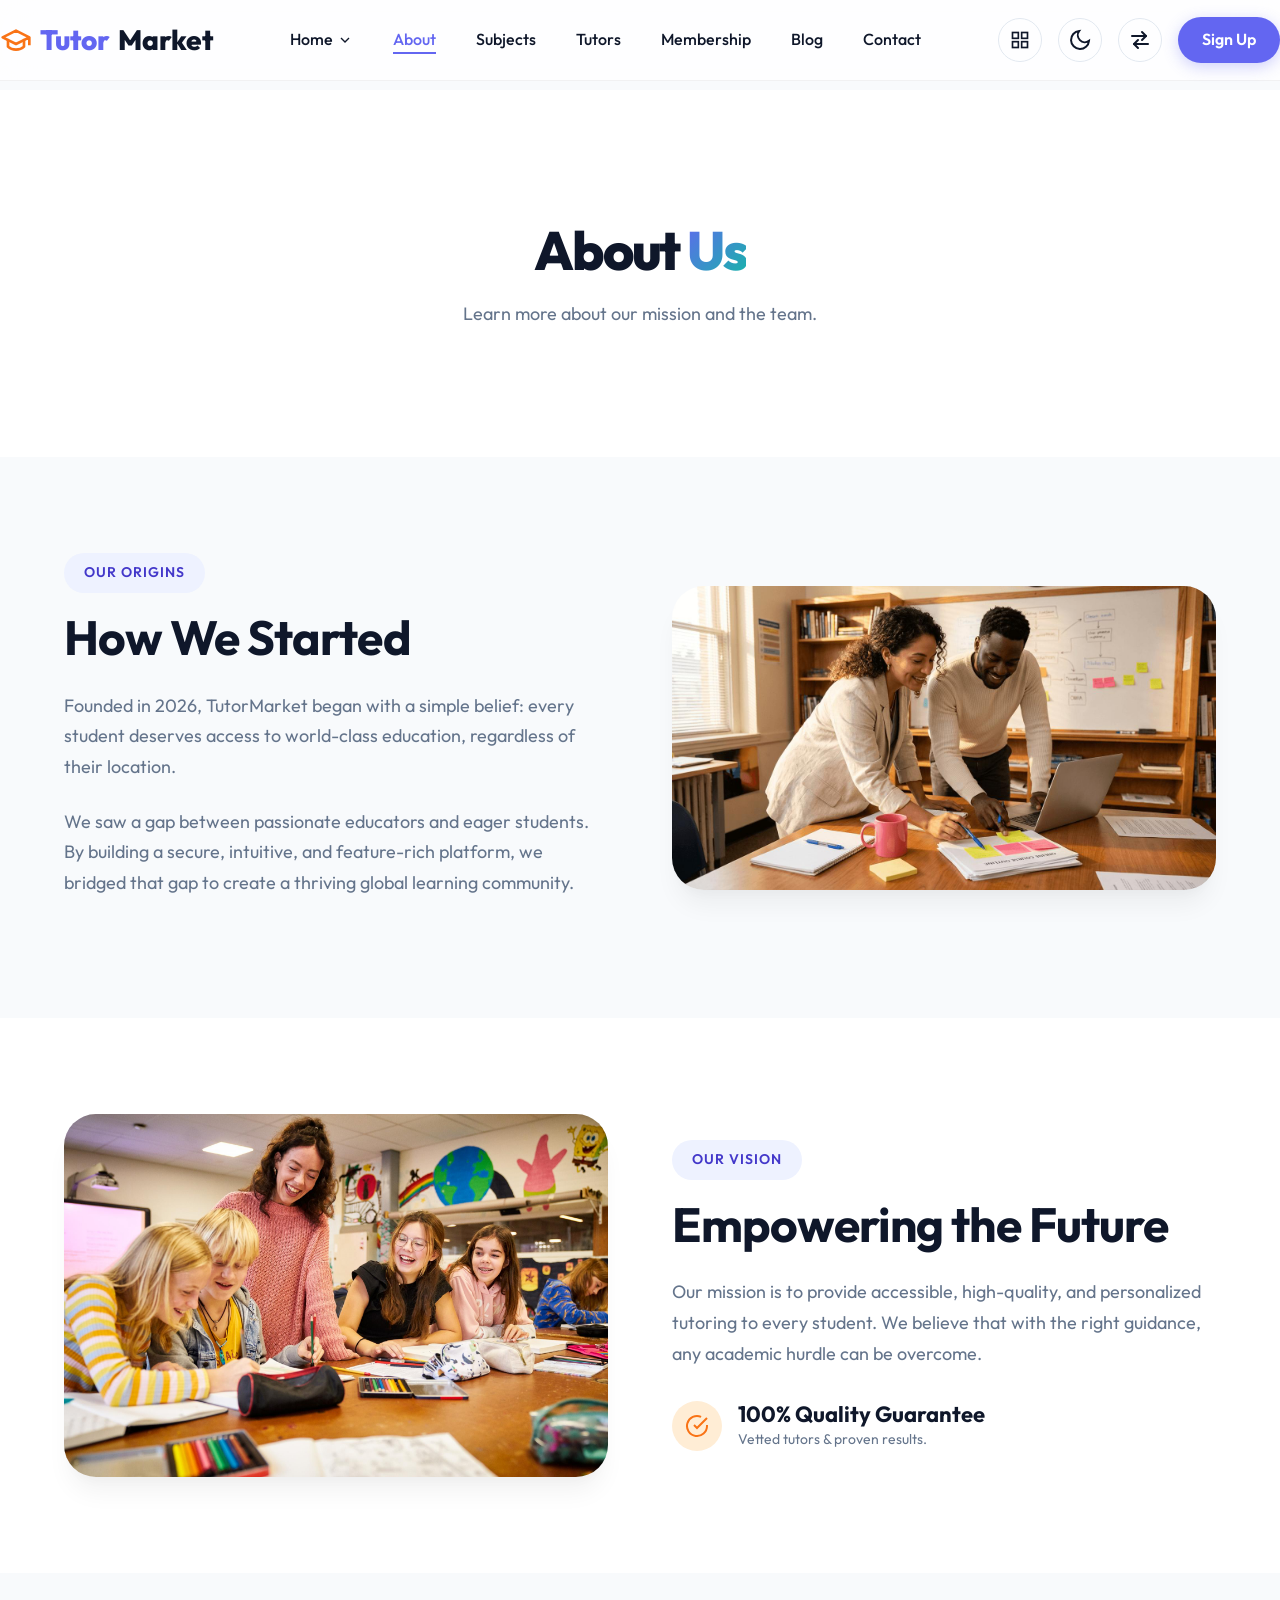
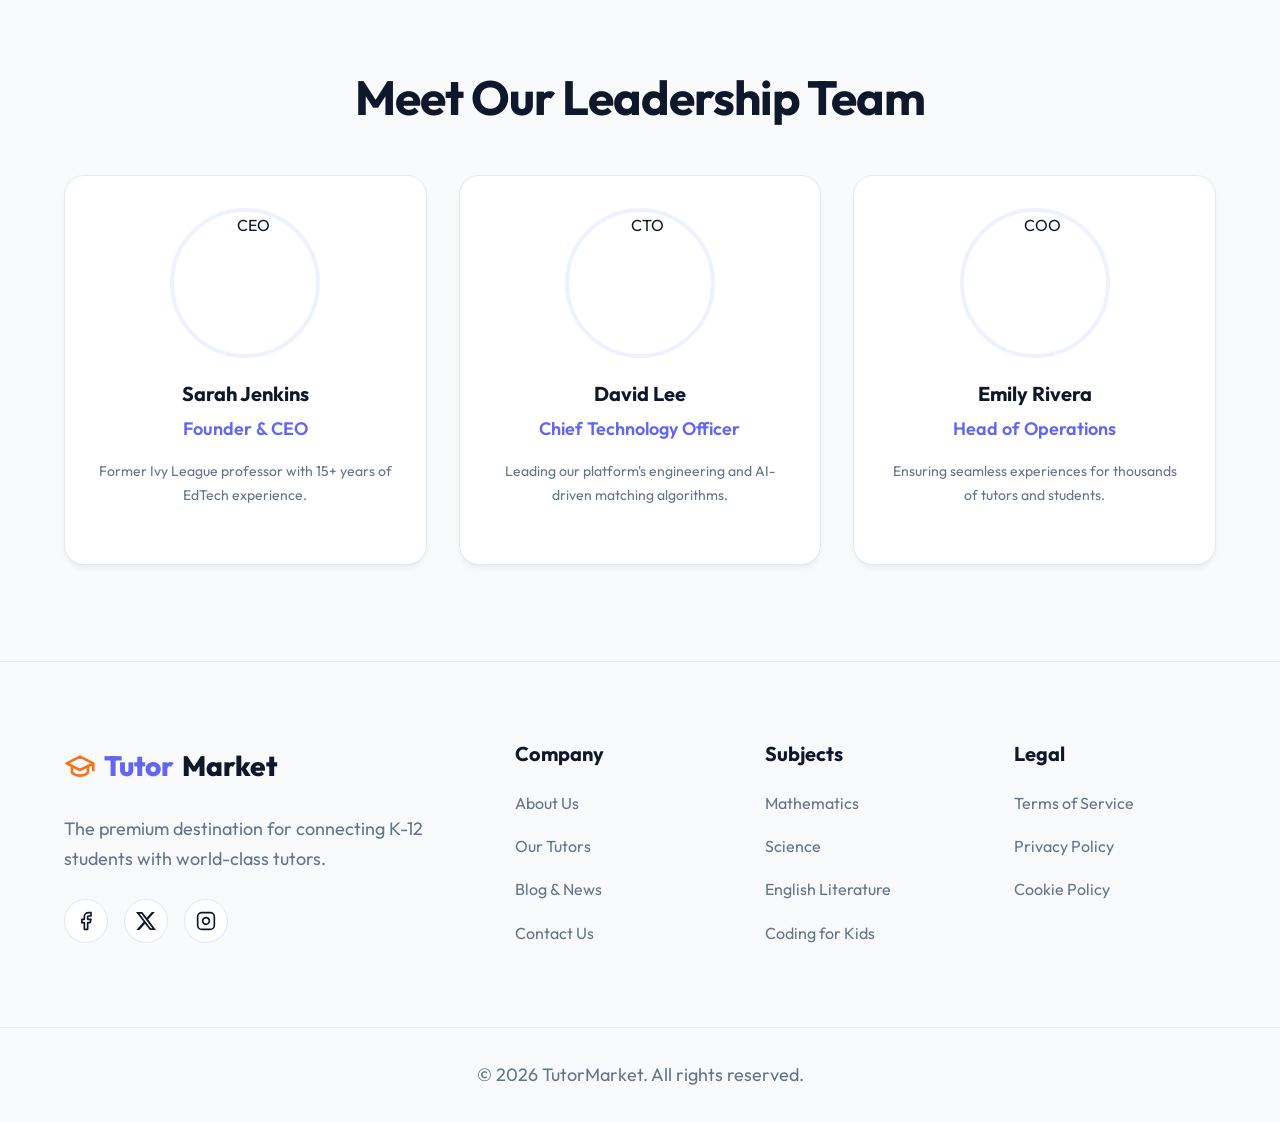
==== commit 83f8b4f4: "corrections" ====
--- a/about.html
+++ b/about.html
@@ -24,9 +24,9 @@
             <div class="logo">
                 <a href="index.html"
                     style="font-size: 1.75rem; font-weight: 800; color: var(--primary); display: flex; align-items: center; gap: 0.5rem;">
-                    <svg viewBox="0 0 24 24" fill="none" stroke="currentColor" stroke-width="2.5"
-                        style="width: 32px; height: 32px; color: var(--secondary);">
-                        <path d="M12 2L2 7l10 5 10-5-10-5zM2 17l10 5 10-5M2 12l10 5 10-5"></path>
+                    <svg viewBox="0 0 24 24" fill="none" stroke="currentColor" stroke-width="2" style="width: 32px; height: 32px; color: var(--secondary);">
+                        <path d="M22 10v6M2 10l10-5 10 5-10 5z" stroke-linejoin="round"></path>
+                        <path d="M6 12v5c3 3 9 3 12 0v-5" stroke-linecap="round" stroke-linejoin="round"></path>
                     </svg>
                     Tutor<span style="color: var(--text-primary)">Market</span>
                 </a>
@@ -52,11 +52,8 @@
                 
                 
                 <li class="mobile-action-row mobile-only" style="flex-direction: column; gap: 1rem; align-items: center; width: 100%; margin-top: 1rem;">
-                    <div style="display: flex; gap: 1.5rem; justify-content: center; align-items: center; width: 100%;">
-                        <a href="dashboard.html" class="btn-icon-only" aria-label="Dashboard">
-                            <svg viewBox="0 0 24 24" fill="none" stroke="currentColor" stroke-width="2" style="width: 20px; height: 20px;"><rect x="3" y="3" width="7" height="7"></rect><rect x="14" y="3" width="7" height="7"></rect><rect x="14" y="14" width="7" height="7"></rect><rect x="3" y="14" width="7" height="7"></rect></svg>
-                        </a>
-                        <button class="btn-icon-only dark-mode-toggle" aria-label="Dark Mode">
+                    <div style="display: flex; gap: 1.5rem; justify-content: center; align-items: center; width: 100%;">
+                <button class="btn-icon-only dark-mode-toggle" aria-label="Dark Mode">
                             <svg viewBox="0 0 24 24" fill="none" stroke="currentColor" stroke-width="2" style="width: 20px; height: 20px;"><path d="M21 12.79A9 9 0 1 1 11.21 3 7 7 0 0 0 21 12.79z"></path></svg>
                         </button>
                         <button class="btn-icon-only rtl-toggle" aria-label="Toggle RTL">
@@ -69,7 +66,10 @@
                 </li>
             </ul>
 
-            <div class="nav-actions" style="display: flex; gap: 1rem; align-items: center;">
+            <div class="nav-actions" style="display: flex; gap: 1rem; align-items: center;">
+                <a href="dashboard.html" class="btn-icon-only" aria-label="Dashboard">
+                            <svg viewBox="0 0 24 24" fill="none" stroke="currentColor" stroke-width="2" style="width: 20px; height: 20px;"><rect x="3" y="3" width="7" height="7"></rect><rect x="14" y="3" width="7" height="7"></rect><rect x="14" y="14" width="7" height="7"></rect><rect x="3" y="14" width="7" height="7"></rect></svg>
+                        </a>
                 <button id="darkModeToggle" class="btn-icon-only"
                     style="background: transparent; border: none; cursor: pointer; color: var(--text-primary);"
                     aria-label="Dark Mode">
@@ -77,18 +77,7 @@
                         style="width: 24px; height: 24px;">
                         <path d="M21 12.79A9 9 0 1 1 11.21 3 7 7 0 0 0 21 12.79z"></path>
                     </svg>
-                </button>
-                <a href="dashboard.html" class="btn-icon-only"
-                    style="background: transparent; border: none; cursor: pointer; color: var(--text-primary); display: flex; align-items: center; justify-content: center;"
-                    aria-label="Dashboard">
-                    <svg viewBox="0 0 24 24" fill="none" stroke="currentColor" stroke-width="2" stroke-linecap="round"
-                        stroke-linejoin="round" style="width: 24px; height: 24px;">
-                        <rect x="3" y="3" width="7" height="7"></rect>
-                        <rect x="14" y="3" width="7" height="7"></rect>
-                        <rect x="14" y="14" width="7" height="7"></rect>
-                        <rect x="3" y="14" width="7" height="7"></rect>
-                    </svg>
-                </a>
+                </button>
                 <button id="rtlToggle" class="btn-icon-only"
                     style="background: transparent; border: none; cursor: pointer; color: var(--text-primary);"
                     aria-label="Toggle RTL">
@@ -215,23 +204,17 @@
             <div class="footer-col">
                 <a href="index.html"
                     style="font-size: 1.75rem; font-weight: 800; color: var(--primary); display: flex; align-items: center; gap: 0.5rem; margin-bottom: 1.5rem;">
-                    <svg viewBox="0 0 24 24" fill="none" stroke="currentColor" stroke-width="2.5"
-                        style="width: 32px; height: 32px; color: var(--secondary);">
-                        <path d="M12 2L2 7l10 5 10-5-10-5zM2 17l10 5 10-5M2 12l10 5 10-5"></path>
+                    <svg viewBox="0 0 24 24" fill="none" stroke="currentColor" stroke-width="2" style="width: 32px; height: 32px; color: var(--secondary);">
+                        <path d="M22 10v6M2 10l10-5 10 5-10 5z" stroke-linejoin="round"></path>
+                        <path d="M6 12v5c3 3 9 3 12 0v-5" stroke-linecap="round" stroke-linejoin="round"></path>
                     </svg>
                     Tutor<span style="color: var(--text-primary)">Market</span>
                 </a>
                 <p>The premium destination for connecting K-12 students with world-class tutors.</p>
-                <div class="social-icons">
-                    <a href="#" class="social-icon"><svg width="20" height="20" viewBox="0 0 24 24" fill="none"
-                            stroke="currentColor" stroke-width="2">
-                            <path d="M18 2h-3a5 5 0 0 0-5 5v3H7v4h3v8h4v-8h3l1-4h-4V7a1 1 0 0 1 1-1h3z"></path>
-                        </svg></a>
-                    <a href="#" class="social-icon"><svg width="20" height="20" viewBox="0 0 24 24" fill="none"
-                            stroke="currentColor" stroke-width="2">
-                            <path
-                                d="M23 3a10.9 10.9 0 0 1-3.14 1.53 4.48 4.48 0 0 0-7.86 3v1A10.66 10.66 0 0 1 3 4s-4 9 5 13a11.64 11.64 0 0 1-7 2c9 5 20 0 20-11.5a4.5 4.5 0 0 0-.08-.83A7.72 7.72 0 0 0 23 3z">
-                            </path>
+                <div class="social-icons">
+                    <a href="#" class="social-icon"><svg width="20" height="20" viewBox="0 0 24 24" fill="none" stroke="currentColor" stroke-width="2" stroke-linecap="round" stroke-linejoin="round"><path d="M18 2h-3a5 5 0 0 0-5 5v3H7v4h3v8h4v-8h3l1-4h-4V7a1 1 0 0 1 1-1h3z"></path></svg></a>
+                    <a href="#" class="social-icon"><svg width="20" height="20" viewBox="0 0 24 24" fill="currentColor" stroke="none">
+                            <path d="M18.901 1.153h3.68l-8.04 9.19L24 22.846h-7.406l-5.8-7.584-6.638 7.584H.474l8.6-9.83L0 1.154h7.594l5.243 6.932ZM17.61 20.644h2.039L6.486 3.24H4.298Z"></path>
                         </svg></a>
                     <a href="#" class="social-icon"><svg width="20" height="20" viewBox="0 0 24 24" fill="none"
                             stroke="currentColor" stroke-width="2">
--- a/assets/css/style.css
+++ b/assets/css/style.css
@@ -515,9 +515,7 @@
     transition: var(--transition-normal);
 }
 
-.subject-card:hover {
-    background: var(--primary);
-}
+
 
 .subject-card:hover h3,
 .subject-card:hover p {
@@ -832,23 +830,37 @@
     .contact-form .grid {
         grid-template-columns: 1fr !important;
     }
+
     .contact-form .card {
         height: auto !important;
     }
 
     /* Equal Card Heights */
-    .tutor-card, .subject-card, .top-tutors .card, .subjects .card, .featured-courses .card {
+    .tutor-card,
+    .subject-card,
+    .top-tutors .card,
+    .subjects .card,
+    .featured-courses .card {
         height: 100%;
         display: flex !important;
         flex-direction: column;
     }
-    .top-tutors .card > img, .subjects .card > img, .featured-courses .card > img, .tutor-card-img-wrapper, .tutor-card-img-wrapper img, .subject-card img {
+
+    .top-tutors .card>img,
+    .subjects .card>img,
+    .featured-courses .card>img,
+    .tutor-card-img-wrapper,
+    .tutor-card-img-wrapper img,
+    .subject-card img {
         height: 250px !important;
         width: 100%;
         object-fit: cover;
         flex-shrink: 0;
     }
-    .tutor-card-body, .top-tutors .card > div:not(.tutor-card-img-wrapper):not(.tutor-rating):not(.social-icons):not(.badge-container), .subjects .card > div:not(.tutor-card-img-wrapper):not(.tutor-rating):not(.social-icons):not(.badge-container) {
+
+    .tutor-card-body,
+    .top-tutors .card>div:not(.tutor-card-img-wrapper):not(.tutor-rating):not(.social-icons):not(.badge-container),
+    .subjects .card>div:not(.tutor-card-img-wrapper):not(.tutor-rating):not(.social-icons):not(.badge-container) {
         flex-grow: 1;
         display: flex;
         flex-direction: column;
@@ -882,13 +894,13 @@
         max-width: 400px;
         width: 100%;
     }
-    
+
     /* Subject Page - How it works tab/mob view 1 card per row */
     .how-it-works .grid {
         grid-template-columns: 1fr !important;
     }
 
-    .top-tutors .grid > .card:nth-child(3) {
+    .top-tutors .grid>.card:nth-child(3) {
         grid-column: 1 / -1;
         justify-self: center;
         max-width: 400px;
@@ -899,7 +911,7 @@
     .why-choose-us .grid {
         grid-template-columns: repeat(2, 1fr) !important;
     }
-    
+
     .why-choose-us .grid .card:nth-child(3) {
         grid-column: 1 / -1;
         justify-self: center;
@@ -927,7 +939,7 @@
     .pricing .grid {
         grid-template-columns: 1fr !important;
     }
-    
+
     .pricing .card ul {
         text-align: center !important;
     }
@@ -990,8 +1002,8 @@
 
     /* Subjects - Prevent aggressive image cropping when full width */
     .subject-card .tutor-card-img {
-        height: auto !important;
-        max-height: 400px;
+        height: 250px !important;
+        object-fit: cover !important;
     }
 
     /* About - Story and Mission (1 col per row) */
@@ -1058,6 +1070,7 @@
 
     /* Home 2 - Featured Learning Pathways (1 card per row) */
     .featured-courses .grid,
+    .top-tutors .grid,
     .subjects .grid {
         grid-template-columns: 1fr !important;
     }
@@ -1133,12 +1146,13 @@
         justify-content: center !important;
         box-sizing: border-box !important;
     }
-    
+
     .tutor-listings .card>div>div:last-child {
         flex-direction: column !important;
         align-items: stretch !important;
         gap: 0.5rem !important;
     }
+
     .tutor-listings .card>div>div:last-child .btn {
         width: 100% !important;
         padding: 0.8rem !important;
@@ -1147,17 +1161,29 @@
         justify-content: center !important;
         align-items: center !important;
     }
-    
+
+    .tutor-listings .card>div>div:last-child .btn-primary {
+        border: 2px solid transparent !important;
+    }
+
     /* Contact Page Alignment Fix */
-    .contact-form + div .card ul li, .contact-form + div .card .social-icons {
+    .contact-form ul li,
+    .contact-form .social-icons {
         justify-content: center !important;
     }
-    .contact-form + div .card {
+
+    .contact-form ul li {
+        flex-direction: column !important;
+        text-align: center !important;
+        gap: 0.5rem !important;
+    }
+
+    .contact-form .grid>div:last-child .card {
         text-align: center !important;
         border-left: none !important;
         border-top: 4px solid var(--primary) !important;
     }
-    
+
     /* Home 2 - The Smart Choice for K-12 (1 card per row on mobile) */
     .why-choose-us .grid {
         grid-template-columns: 1fr !important;
--- a/assets/css/dark-mode.css
+++ b/assets/css/dark-mode.css
@@ -27,6 +27,10 @@
 
 body.dark-mode .navbar {
     background-color: var(--card-bg);
+}
+
+body.dark-mode header.hero {
+    background: var(--bg-alt) !important;
 }
 
 body.dark-mode .card {
@@ -64,6 +68,7 @@
 }
 
 body.dark-mode .core-subjects .subject-card,
+body.dark-mode .popular-subjects-no-hover .subject-card,
 body.dark-mode .specialized-subjects .subject-card {
     background-color: var(--card-bg) !important;
 }
@@ -74,3 +79,12 @@
     box-shadow: none !important;
     border-color: var(--border-color) !important;
 }
+
+body.dark-mode .tutor-rating {
+    background: var(--bg-alt);
+    color: var(--text-primary);
+}
+
+body.dark-mode .btn-white {
+    color: var(--bg-color);
+}
